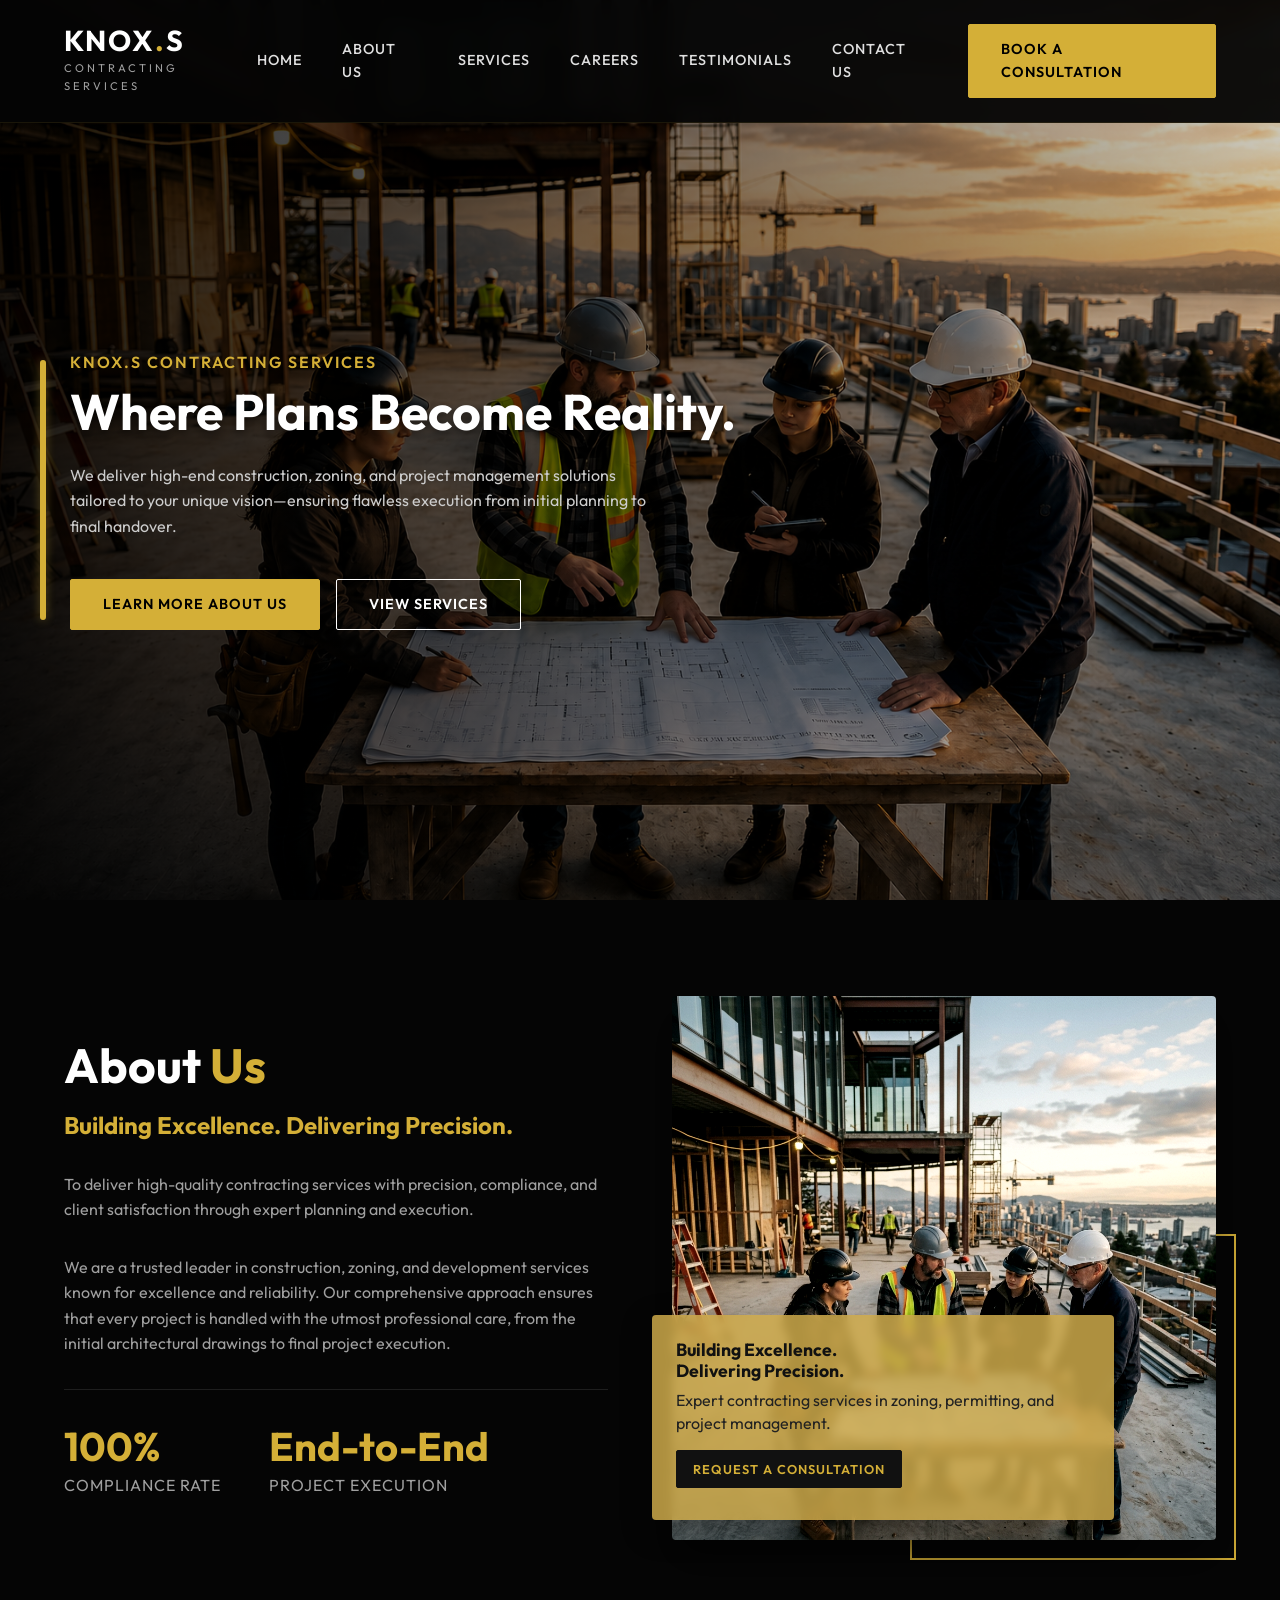
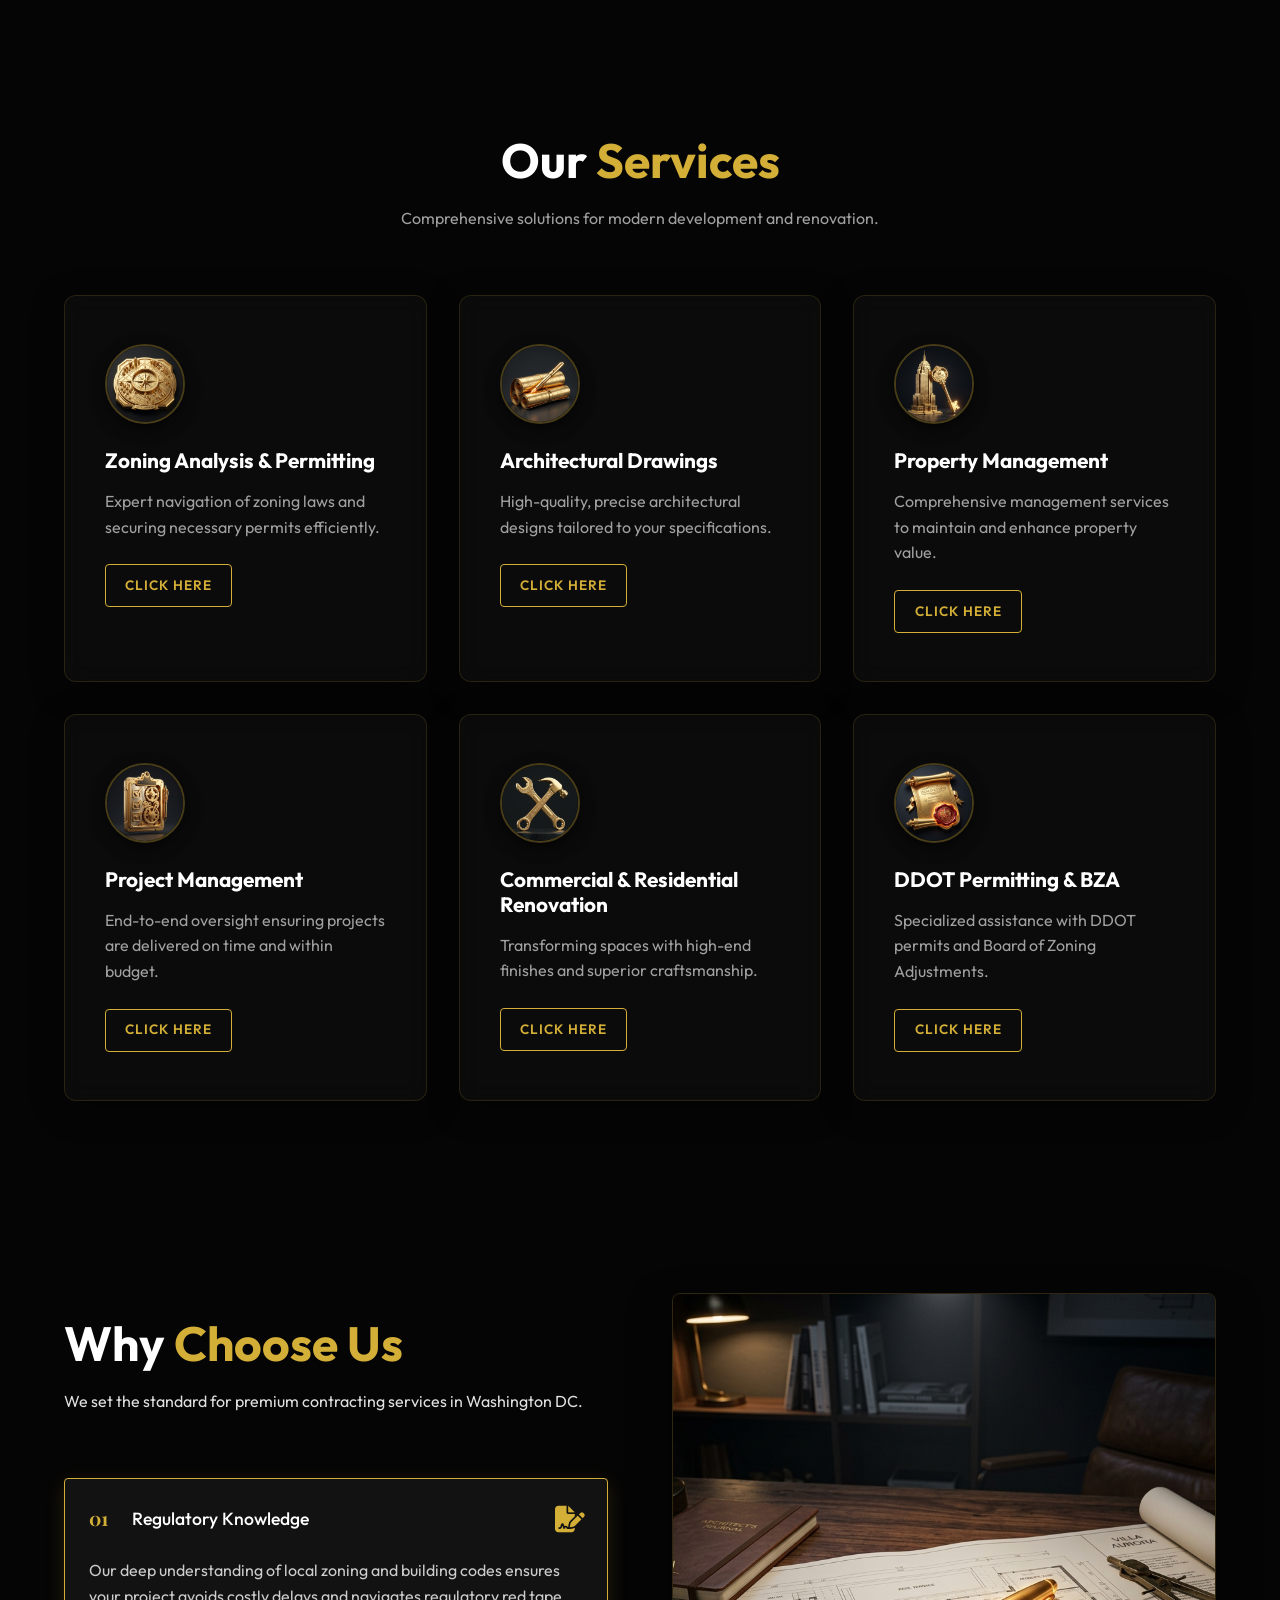
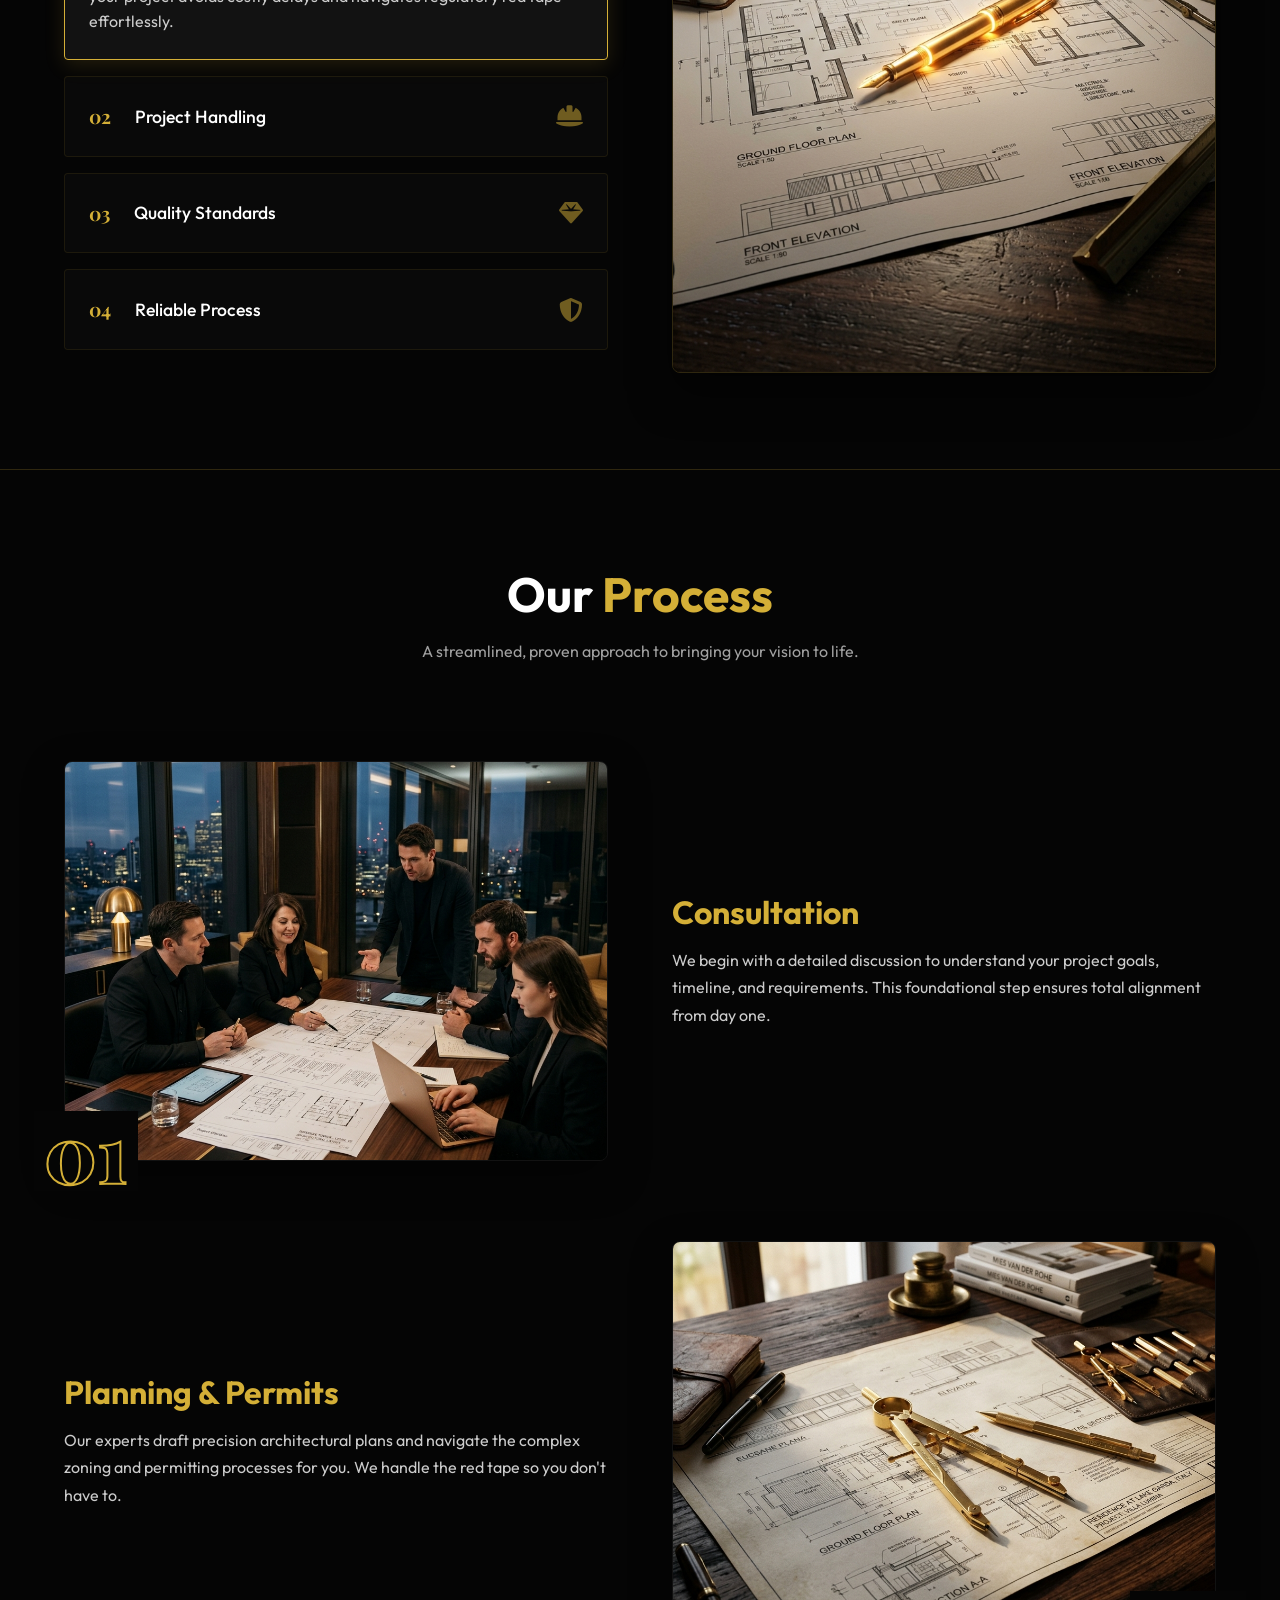
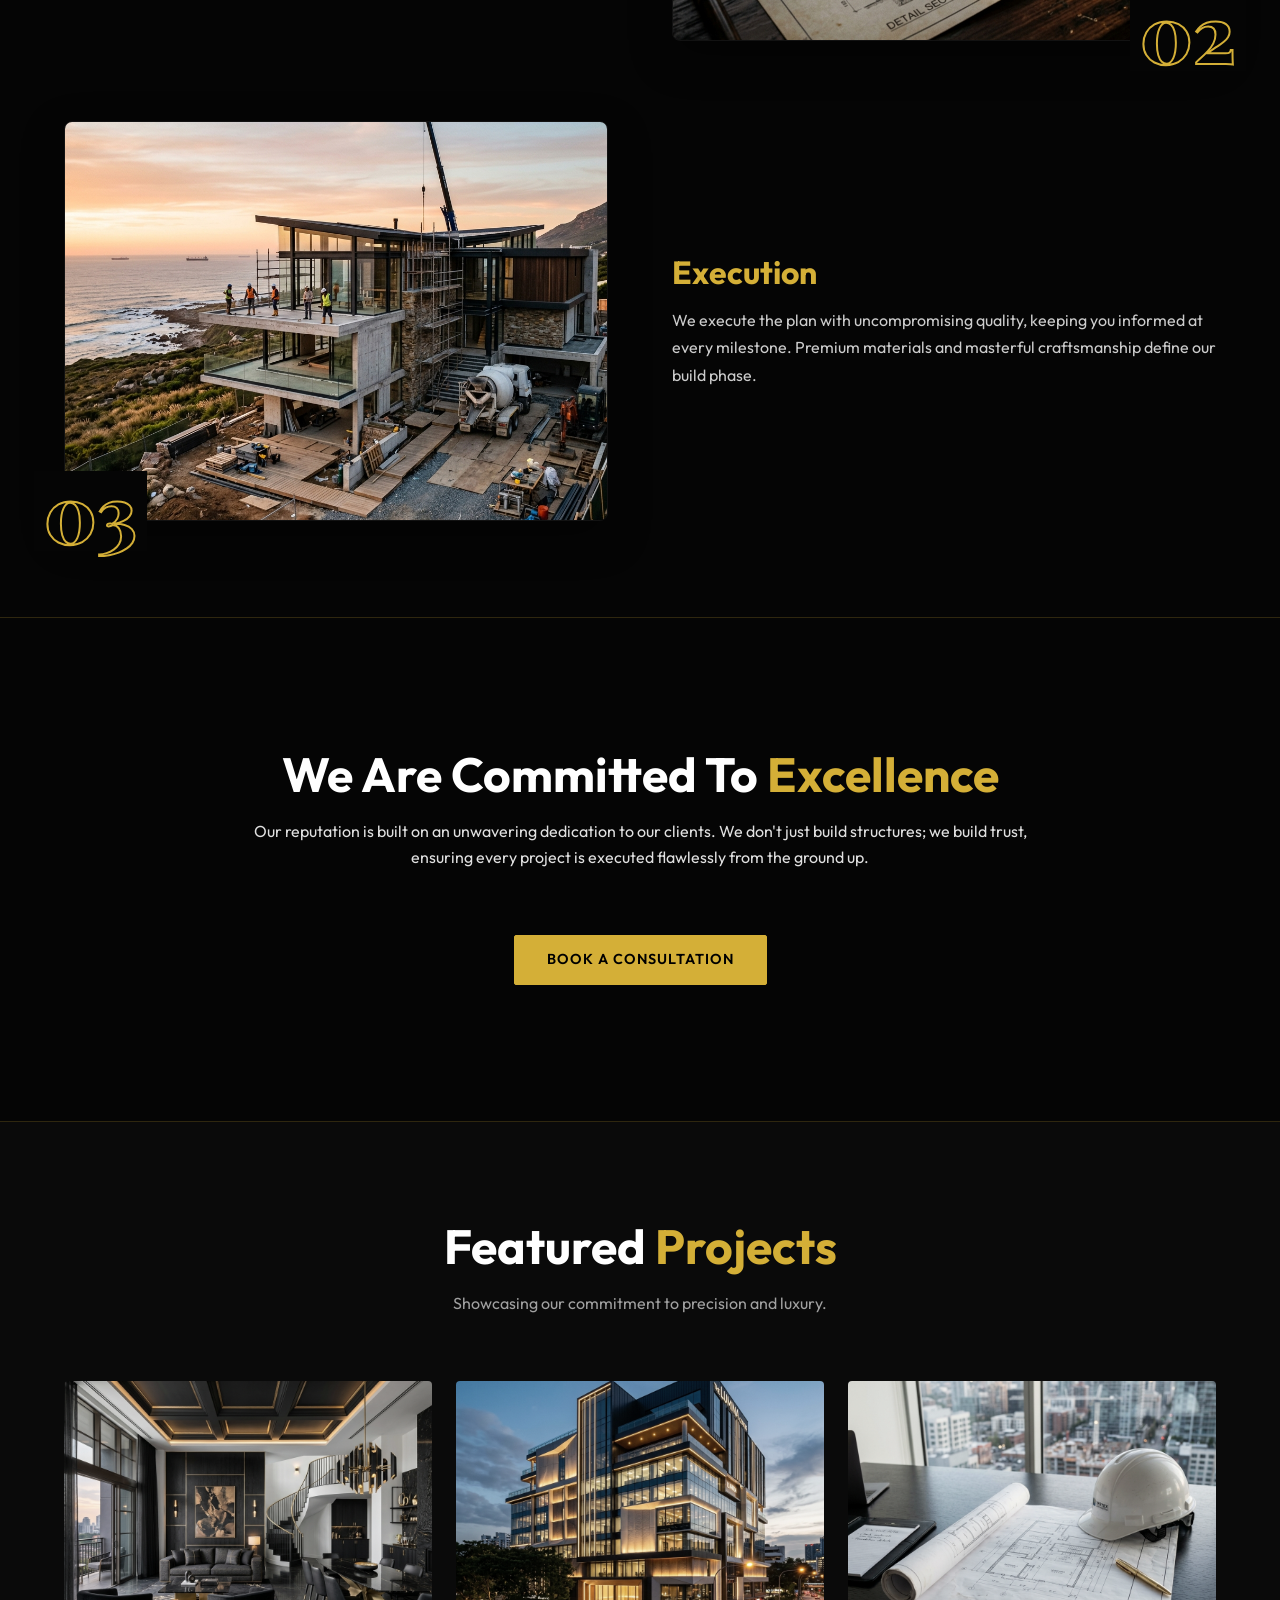
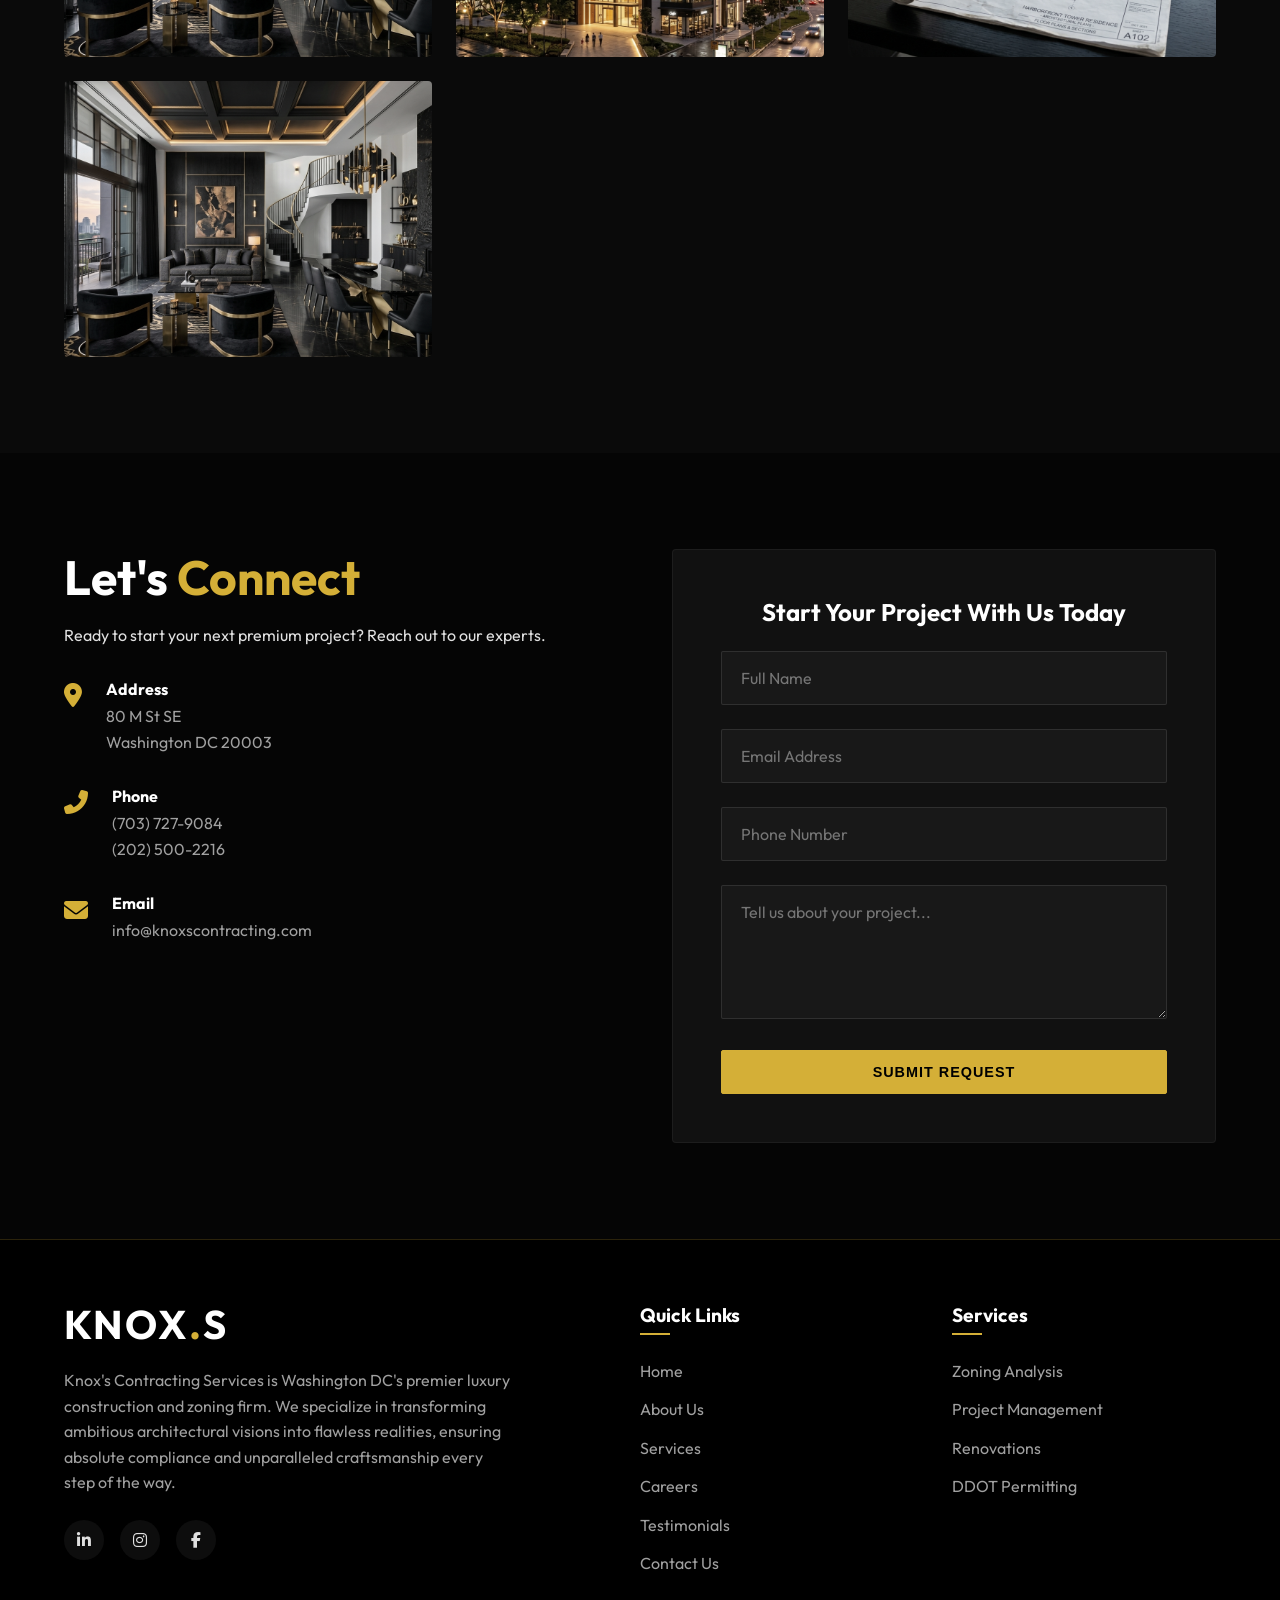
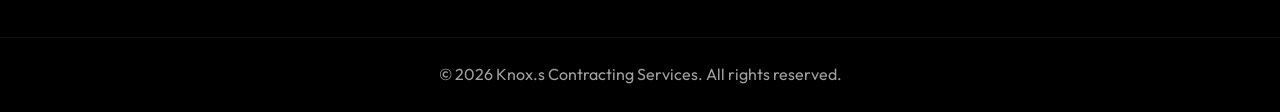
==== index.html @ 478a13b3 "Rename index1.html to index.html to fix 404 error" ====
<!DOCTYPE html>
<html lang="en">
<head>
    <meta charset="UTF-8">
    <meta name="viewport" content="width=device-width, initial-scale=1.0">
    <title>Knox.s Contracting Services | Precision & Excellence</title>
    <meta name="description" content="Knox.s Contracting Services - Experts in zoning, permitting, and project management. Building Excellence. Delivering Precision.">
    <!-- Google Fonts -->
    <link rel="preconnect" href="https://fonts.googleapis.com">
    <link rel="preconnect" href="https://fonts.gstatic.com" crossorigin>
    <link href="https://fonts.googleapis.com/css2?family=Outfit:wght@300;400;500;700&family=Playfair+Display:ital,wght@0,600;1,600&display=swap" rel="stylesheet">
    <!-- FontAwesome for Icons -->
    <link rel="stylesheet" href="https://cdnjs.cloudflare.com/ajax/libs/font-awesome/6.4.0/css/all.min.css">
    <link rel="stylesheet" href="styles1.css">
</head>
<body>

    <!-- Header Navigation -->
    <header class="navbar">
        <div class="container nav-container">
            <a href="#" class="logo">
                <span class="logo-text">KNOX<span class="gold">.</span>S</span>
                <span class="logo-subtext">Contracting Services</span>
            </a>
            <nav class="nav-links">
                <a href="#home">Home</a>
                <a href="#about">About Us</a>
                <a href="#services">Services</a>
                <a href="#careers">Careers</a>
                <a href="#testimonials">Testimonials</a>
                <a href="#contact">Contact Us</a>
                <a href="#contact" class="btn btn-primary">Book a Consultation</a>
            </nav>
            <button class="mobile-menu-btn"><i class="fas fa-bars"></i></button>
        </div>
    </header>

    <!-- Hero Section -->
    <section class="hero-section" id="home">
        <div class="hero-overlay"></div>
        <div class="container hero-content">
            <div class="hero-left-align animate-up">
                <div class="vertical-accent"></div>
                <div class="hero-text-content">
                    <p class="hero-overline">Knox.s Contracting Services</p>
                    <h1 class="hero-title delay-1">Where Plans Become Reality.</h1>
                    <p class="hero-description delay-2">We deliver high-end construction, zoning, and project management solutions tailored to your unique vision—ensuring flawless execution from initial planning to final handover.</p>
                    <div class="hero-buttons delay-3">
                        <a href="#about" class="btn btn-primary">Learn More About Us</a>
                        <a href="#services" class="btn btn-secondary">View Services</a>
                    </div>
                </div>
            </div>
        </div>
    </section>

    <!-- About Section -->
    <section class="about section-padding" id="about">
        <div class="container about-grid">
            <div class="about-content reveal">
                <h2 class="section-title">About <span class="gold-text">Us</span></h2>
                <h3 class="gold-text mb-2" style="font-size: 1.5rem;">Building Excellence. Delivering Precision.</h3>
                <p class="lead">To deliver high-quality contracting services with precision, compliance, and client satisfaction through expert planning and execution.</p>
                <p>We are a trusted leader in construction, zoning, and development services known for excellence and reliability. Our comprehensive approach ensures that every project is handled with the utmost professional care, from the initial architectural drawings to final project execution.</p>
                <div class="stats">
                    <div class="stat-item">
                        <h3 class="gold-text">100%</h3>
                        <p>Compliance Rate</p>
                    </div>
                    <div class="stat-item">
                        <h3 class="gold-text">End-to-End</h3>
                        <p>Project Execution</p>
                    </div>
                </div>
            </div>
            <div class="about-image reveal delay-1">
                <div class="image-wrapper">
                    <img src="images/about.png" alt="Contracting Professionals">
                    <div class="about-image-overlay">
                        <h4>Building Excellence.<br>Delivering Precision.</h4>
                        <p>Expert contracting services in zoning, permitting, and project management.</p>
                        <a href="#contact" class="btn btn-dark-gold btn-sm">Request a Consultation</a>
                    </div>
                    <div class="accent-box"></div>
                </div>
            </div>
        </div>
    </section>

    <!-- Services Section -->
    <section class="services section-padding bg-darker" id="services">
        <div class="container">
            <div class="section-header center reveal">
                <h2 class="section-title">Our <span class="gold-text">Services</span></h2>
                <p>Comprehensive solutions for modern development and renovation.</p>
            </div>
            <div class="services-grid">
                <div class="service-card reveal">
                    <div class="service-icon">
                        <img src="images/icon_zoning.png" alt="Zoning Icon">
                    </div>
                    <h3>Zoning Analysis & Permitting</h3>
                    <p>Expert navigation of zoning laws and securing necessary permits efficiently.</p>
                    <a href="#contact" class="service-btn">Click Here</a>
                </div>
                <div class="service-card reveal delay-1">
                    <div class="service-icon">
                        <img src="images/icon_architecture.png" alt="Architecture Icon">
                    </div>
                    <h3>Architectural Drawings</h3>
                    <p>High-quality, precise architectural designs tailored to your specifications.</p>
                    <a href="#contact" class="service-btn">Click Here</a>
                </div>
                <div class="service-card reveal delay-2">
                    <div class="service-icon">
                        <img src="images/icon_property.png" alt="Property Icon">
                    </div>
                    <h3>Property Management</h3>
                    <p>Comprehensive management services to maintain and enhance property value.</p>
                    <a href="#contact" class="service-btn">Click Here</a>
                </div>
                <div class="service-card reveal">
                    <div class="service-icon">
                        <img src="images/icon_project.png" alt="Project Icon">
                    </div>
                    <h3>Project Management</h3>
                    <p>End-to-end oversight ensuring projects are delivered on time and within budget.</p>
                    <a href="#contact" class="service-btn">Click Here</a>
                </div>
                <div class="service-card reveal delay-1">
                    <div class="service-icon">
                        <img src="images/icon_renovation.png" alt="Renovation Icon">
                    </div>
                    <h3>Commercial & Residential Renovation</h3>
                    <p>Transforming spaces with high-end finishes and superior craftsmanship.</p>
                    <a href="#contact" class="service-btn">Click Here</a>
                </div>
                <div class="service-card reveal delay-2">
                    <div class="service-icon">
                        <img src="images/icon_permit.png" alt="Permit Icon">
                    </div>
                    <h3>DDOT Permitting & BZA</h3>
                    <p>Specialized assistance with DDOT permits and Board of Zoning Adjustments.</p>
                    <a href="#contact" class="service-btn">Click Here</a>
                </div>
            </div>
        </div>
    </section>


    <!-- Why Choose Us Section -->
    <section class="why-us section-padding" id="why-us">
        <div class="container why-us-grid">
            <div class="tabs-container reveal">
                <h2 class="section-title">Why <span class="gold-text">Choose Us</span></h2>
                <p class="mb-2">We set the standard for premium contracting services in Washington DC.</p>
                
                <div class="tabs-list">
                    <div class="tab-item active" data-tab="1">
                        <div class="tab-header">
                            <span class="tab-number">01</span>
                            <h4>Regulatory Knowledge</h4>
                            <i class="fas fa-file-signature tab-icon"></i>
                        </div>
                        <div class="tab-content">
                            <p>Our deep understanding of local zoning and building codes ensures your project avoids costly delays and navigates regulatory red tape effortlessly.</p>
                        </div>
                    </div>
                    
                    <div class="tab-item" data-tab="2">
                        <div class="tab-header">
                            <span class="tab-number">02</span>
                            <h4>Project Handling</h4>
                            <i class="fas fa-hard-hat tab-icon"></i>
                        </div>
                        <div class="tab-content">
                            <p>From the initial conceptual blueprints to the final walkthrough, we manage every single phase of your project to guarantee seamless execution.</p>
                        </div>
                    </div>
                    
                    <div class="tab-item" data-tab="3">
                        <div class="tab-header">
                            <span class="tab-number">03</span>
                            <h4>Quality Standards</h4>
                            <i class="fas fa-gem tab-icon"></i>
                        </div>
                        <div class="tab-content">
                            <p>We source only premium materials and partner with elite craftsmen to deliver finishes that redefine luxury and structural excellence.</p>
                        </div>
                    </div>
                    
                    <div class="tab-item" data-tab="4">
                        <div class="tab-header">
                            <span class="tab-number">04</span>
                            <h4>Reliable Process</h4>
                            <i class="fas fa-shield-alt tab-icon"></i>
                        </div>
                        <div class="tab-content">
                            <p>Clear communication and reliable timelines are guaranteed every step of the way, giving you total peace of mind throughout the build.</p>
                        </div>
                    </div>
                </div>
            </div>

            <div class="tabs-image-showcase reveal delay-1">
                <img src="images/tab_img_1.png" alt="Regulatory Knowledge" class="tab-image active" id="tab-img-1">
                <img src="images/tab_img_2.png" alt="Project Handling" class="tab-image" id="tab-img-2">
                <img src="images/tab_img_3.png" alt="Quality Standards" class="tab-image" id="tab-img-3">
                <img src="images/tab_img_4.png" alt="Reliable Process" class="tab-image" id="tab-img-4">
            </div>
        </div>
    </section>

    <!-- Process Section -->
    <section class="process section-padding" id="process">
        <div class="container">
            <div class="section-header center reveal">
                <h2 class="section-title">Our <span class="gold-text">Process</span></h2>
                <p>A streamlined, proven approach to bringing your vision to life.</p>
            </div>
            <div class="process-timeline">
                
                <!-- Step 1 -->
                <div class="process-row reveal">
                    <div class="process-image">
                        <img src="images/process_1.png" alt="Consultation">
                        <div class="process-number">01</div>
                    </div>
                    <div class="process-text">
                        <h3>Consultation</h3>
                        <p>We begin with a detailed discussion to understand your project goals, timeline, and requirements. This foundational step ensures total alignment from day one.</p>
                    </div>
                </div>

                <!-- Step 2 -->
                <div class="process-row reverse reveal">
                    <div class="process-image">
                        <img src="images/process_2.png" alt="Planning">
                        <div class="process-number">02</div>
                    </div>
                    <div class="process-text">
                        <h3>Planning & Permits</h3>
                        <p>Our experts draft precision architectural plans and navigate the complex zoning and permitting processes for you. We handle the red tape so you don't have to.</p>
                    </div>
                </div>

                <!-- Step 3 -->
                <div class="process-row reveal">
                    <div class="process-image">
                        <img src="images/process_3.png" alt="Execution">
                        <div class="process-number">03</div>
                    </div>
                    <div class="process-text">
                        <h3>Execution</h3>
                        <p>We execute the plan with uncompromising quality, keeping you informed at every milestone. Premium materials and masterful craftsmanship define our build phase.</p>
                    </div>
                </div>



            </div>
        </div>
    </section>

    <!-- Commitment Banner Section -->
    <section class="commitment parallax-banner">
        <div class="parallax-overlay"></div>
        <div class="container commitment-content center reveal">
            <h2 class="section-title">We Are Committed To <span class="gold-text">Excellence</span></h2>
            <p class="commitment-subtext mx-auto">Our reputation is built on an unwavering dedication to our clients. We don't just build structures; we build trust, ensuring every project is executed flawlessly from the ground up.</p>
            
            <div style="margin-top: 2.5rem;">
                <a href="#contact" class="btn btn-primary">Book a Consultation</a>
            </div>

        </div>
    </section>

    <!-- Portfolio Section -->
    <section class="portfolio section-padding bg-darker" id="portfolio">
        <div class="container">
            <div class="section-header center reveal">
                <h2 class="section-title">Featured <span class="gold-text">Projects</span></h2>
                <p>Showcasing our commitment to precision and luxury.</p>
            </div>
            <div class="portfolio-grid">
                <div class="portfolio-item reveal">
                    <img src="images/portfolio_1.png" alt="Luxury Residential">
                    <div class="portfolio-overlay">
                        <div class="portfolio-text">
                            <h4>Luxury Residential</h4>
                            <p>Complete Renovation</p>
                        </div>
                    </div>
                </div>
                <div class="portfolio-item reveal delay-1">
                    <img src="images/portfolio_2.png" alt="Commercial Development">
                    <div class="portfolio-overlay">
                        <div class="portfolio-text">
                            <h4>Commercial Hub</h4>
                            <p>Project Management</p>
                        </div>
                    </div>
                </div>
                <div class="portfolio-item reveal delay-2">
                    <img src="images/portfolio_3.png" alt="Architecture Planning">
                    <div class="portfolio-overlay">
                        <div class="portfolio-text">
                            <h4>DC Office Complex</h4>
                            <p>Zoning & Permitting</p>
                        </div>
                    </div>
                </div>
                <div class="portfolio-item reveal">
                    <img src="images/portfolio_1.png" alt="Modern Interior">
                    <div class="portfolio-overlay">
                        <div class="portfolio-text">
                            <h4>Modern Interior</h4>
                            <p>Architectural Design</p>
                        </div>
                    </div>
                </div>
            </div>
        </div>
    </section>

    <!-- Contact Section -->
    <section class="contact section-padding" id="contact">
        <div class="container contact-grid">
            <div class="contact-info reveal">
                <h2 class="section-title">Let's <span class="gold-text">Connect</span></h2>
                <p class="mb-2">Ready to start your next premium project? Reach out to our experts.</p>
                
                <div class="info-item">
                    <i class="fas fa-map-marker-alt gold-text"></i>
                    <div>
                        <h4>Address</h4>
                        <p>80 M St SE<br>Washington DC 20003</p>
                    </div>
                </div>
                <div class="info-item">
                    <i class="fas fa-phone-alt gold-text"></i>
                    <div>
                        <h4>Phone</h4>
                        <p>(703) 727-9084<br>(202) 500-2216</p>
                    </div>
                </div>
                <div class="info-item">
                    <i class="fas fa-envelope gold-text"></i>
                    <div>
                        <h4>Email</h4>
                        <p>info@knoxscontracting.com</p>
                    </div>
                </div>
            </div>
            
            <div class="contact-form-container reveal delay-1">
                <form class="contact-form" id="contactForm">
                    <h3>Start Your Project With Us Today</h3>
                    <div class="form-group">
                        <input type="text" id="name" placeholder="Full Name" required>
                    </div>
                    <div class="form-group">
                        <input type="email" id="email" placeholder="Email Address" required>
                    </div>
                    <div class="form-group">
                        <input type="tel" id="phone" placeholder="Phone Number" required>
                    </div>
                    <div class="form-group">
                        <textarea id="message" rows="5" placeholder="Tell us about your project..." required></textarea>
                    </div>
                    <button type="submit" class="btn btn-primary btn-full">Submit Request</button>
                </form>
            </div>
        </div>
    </section>

    <!-- Footer -->
    <footer>
        <div class="container footer-grid">
            <div class="footer-brand">
                <div class="logo">
                    <span class="logo-text">KNOX<span class="gold">.</span>S</span>
                </div>
                <p>Knox's Contracting Services is Washington DC's premier luxury construction and zoning firm. We specialize in transforming ambitious architectural visions into flawless realities, ensuring absolute compliance and unparalleled craftsmanship every step of the way.</p>
                <div class="social-links">
                    <a href="#"><i class="fab fa-linkedin-in"></i></a>
                    <a href="#"><i class="fab fa-instagram"></i></a>
                    <a href="#"><i class="fab fa-facebook-f"></i></a>
                </div>
            </div>
            <div class="footer-links">
                <h4>Quick Links</h4>
                <ul>
                    <li><a href="#home">Home</a></li>
                    <li><a href="#about">About Us</a></li>
                    <li><a href="#services">Services</a></li>
                    <li><a href="#careers">Careers</a></li>
                    <li><a href="#testimonials">Testimonials</a></li>
                    <li><a href="#contact">Contact Us</a></li>
                </ul>

            </div>
            <div class="footer-links">
                <h4>Services</h4>
                <ul>
                    <li><a href="#services">Zoning Analysis</a></li>
                    <li><a href="#services">Project Management</a></li>
                    <li><a href="#services">Renovations</a></li>
                    <li><a href="#services">DDOT Permitting</a></li>
                </ul>
            </div>
        </div>
        <div class="footer-bottom">
            <div class="container">
                <p>&copy; 2026 Knox.s Contracting Services. All rights reserved.</p>
            </div>
        </div>
    </footer>

    <script src="script1.js"></script>
</body>
</html>
---- styles1.css ----
/* ==========================================================================
   CSS Variables & Global Styles
   ========================================================================== */
:root {
    /* Colors */
    --clr-bg: #050505;
    --clr-bg-alt: #0a0a0a;
    --clr-surface: #111111;
    --clr-surface-hover: #1a1a1a;
    
    --clr-gold: #D4AF37;
    --clr-gold-light: #F3E5AB;
    --clr-gold-dark: #AA8B2C;
    
    --clr-text: #E0E0E0;
    --clr-text-muted: #A0A0A0;
    
    /* Typography */
    --font-primary: 'Outfit', sans-serif;
    --font-heading: 'Playfair Display', serif;
    
    /* Transitions */
    --transition-fast: 0.2s ease;
    --transition-normal: 0.3s cubic-bezier(0.25, 0.46, 0.45, 0.94);
    --transition-slow: 0.6s cubic-bezier(0.25, 0.46, 0.45, 0.94);
    
    /* Spacing */
    --section-padding: 6rem 0;
}

html {
    scroll-behavior: smooth;
    box-sizing: border-box;
}

*, *::before, *::after {
    box-sizing: inherit;
    margin: 0;
    padding: 0;
}

body {
    font-family: var(--font-primary);
    background-color: var(--clr-bg);
    color: var(--clr-text);
    line-height: 1.6;
    overflow-x: hidden;
}

p {
    font-size: 16px !important;
}

h1, h2, h3, h4, h5, h6 {
    font-family: var(--font-primary);
    font-weight: 700;
    line-height: 1.2;
    margin-bottom: 1rem;
    color: #ffffff;
}

h1 { font-size: clamp(2.5rem, 5vw, 4.5rem); }
h2 { font-size: clamp(2rem, 4vw, 3rem); }
h3 { font-size: 1.5rem; }

a {
    text-decoration: none;
    color: var(--clr-text);
    transition: var(--transition-normal);
}

ul {
    list-style: none;
}

img {
    max-width: 100%;
    display: block;
    height: auto;
}

.container {
    width: 90%;
    max-width: 1200px;
    margin: 0 auto;
}

.section-padding {
    padding: var(--section-padding);
}

.bg-darker {
    background-color: var(--clr-bg-alt);
}

.gold-text {
    color: var(--clr-gold);
}

.center {
    text-align: center;
}

.mb-2 {
    margin-bottom: 2rem;
}

.lead {
    font-size: 1.15rem;
    color: var(--clr-gold-light);
    margin-bottom: 1.5rem;
}

/* ==========================================================================
   Buttons
   ========================================================================== */
.btn {
    display: inline-block;
    padding: 0.8rem 2rem;
    font-weight: 600;
    text-transform: uppercase;
    letter-spacing: 1px;
    font-size: 0.9rem;
    border-radius: 2px;
    cursor: pointer;
    transition: var(--transition-normal);
    position: relative;
    overflow: hidden;
    z-index: 1;
}

.btn-primary {
    background-color: var(--clr-gold);
    color: #000;
    border: 1px solid var(--clr-gold);
}

.btn-primary:hover {
    background-color: transparent;
    color: var(--clr-gold);
}

.btn-secondary {
    background-color: transparent;
    color: #fff;
    border: 1px solid #fff;
}

.btn-secondary:hover {
    background-color: #fff;
    color: #000;
}

.btn-outline {
    background-color: transparent;
    color: var(--clr-gold);
    border: 1px solid var(--clr-gold);
}

.btn-outline:hover {
    background-color: var(--clr-gold);
    color: #000;
}

.btn-full {
    width: 100%;
    text-align: center;
}

/* ==========================================================================
   Navigation
   ========================================================================== */
.navbar {
    position: fixed;
    top: 0;
    width: 100%;
    background-color: rgba(5, 5, 5, 0.95);
    backdrop-filter: blur(10px);
    z-index: 1000;
    padding: 1.5rem 0;
    transition: var(--transition-normal);
    border-bottom: 1px solid rgba(212, 175, 55, 0.1);
}

.navbar.scrolled {
    padding: 1rem 0;
    background-color: rgba(5, 5, 5, 0.98);
    box-shadow: 0 4px 20px rgba(0, 0, 0, 0.5);
}

.nav-container {
    display: flex;
    justify-content: space-between;
    align-items: center;
}

.logo {
    display: flex;
    flex-direction: column;
}

.logo-text {
    font-size: 1.8rem;
    font-weight: 700;
    letter-spacing: 2px;
    color: #fff;
    line-height: 1;
}

.gold {
    color: var(--clr-gold);
}

.logo-subtext {
    font-size: 0.7rem;
    text-transform: uppercase;
    letter-spacing: 3px;
    color: var(--clr-text-muted);
    margin-top: 5px;
}

.nav-links {
    display: flex;
    align-items: center;
    gap: 2.5rem;
}

.nav-links a:not(.btn) {
    font-size: 0.9rem;
    font-weight: 500;
    text-transform: uppercase;
    letter-spacing: 1px;
    position: relative;
}

.nav-links a:not(.btn)::after {
    content: '';
    position: absolute;
    bottom: -5px;
    left: 0;
    width: 0;
    height: 1px;
    background-color: var(--clr-gold);
    transition: var(--transition-normal);
}

.nav-links a:not(.btn):hover {
    color: var(--clr-gold);
}

.nav-links a:not(.btn):hover::after {
    width: 100%;
}

.mobile-menu-btn {
    display: none;
    background: none;
    border: none;
    color: #fff;
    font-size: 1.5rem;
    cursor: pointer;
}

/* ==========================================================================
   Hero Section
   ========================================================================== */
.hero-section {
    height: 100vh;
    min-height: 600px;
    display: flex;
    align-items: center;
    position: relative;
    background-image: url('images/hero1.png');
    background-size: cover;
    background-position: center;
    background-attachment: scroll;
}

.hero-overlay {
    position: absolute;
    top: 0;
    left: 0;
    width: 100%;
    height: 100%;
    background: linear-gradient(to right, rgba(0,0,0,0.9) 0%, rgba(0,0,0,0.6) 40%, rgba(0,0,0,0.2) 100%);
}

.hero-content {
    position: relative;
    z-index: 2;
    width: 100%;
    padding-top: 80px;
}

.hero-left-align {
    display: flex;
    align-items: stretch;
    gap: 1.5rem;
}

.vertical-accent {
    width: 6px;
    background-color: var(--clr-gold);
    border-radius: 3px;
    margin-top: 10px;
    margin-bottom: 10px;
    box-shadow: 0 0 10px rgba(212, 175, 55, 0.4);
}

.hero-title {
    margin-bottom: 1.5rem;
    text-shadow: 0 4px 10px rgba(0,0,0,0.5);
    font-size: 50px;
    line-height: 1.1;
    text-align: left;
    color: #ffffff;
}

.hero-overline {
    font-size: 20px;
    margin-bottom: 0.5rem;
    color: var(--clr-gold);
    text-transform: uppercase;
    letter-spacing: 2px;
    font-weight: 600;
    text-align: left;
}

.hero-description {
    font-size: 1.15rem;
    line-height: 1.6;
    margin-bottom: 2.5rem;
    color: #cccccc;
    max-width: 600px;
    text-align: left;
}

.hero-buttons {
    display: flex;
    justify-content: flex-start;
    gap: 1rem;
}

.btn-dark-gold {
    background-color: #111;
    color: var(--clr-gold);
    border: 1px solid #111;
}

.btn-dark-gold:hover {
    background-color: transparent;
    color: #111;
    border: 1px solid #111;
}

/* ==========================================================================
   About Section
   ========================================================================== */
.about-grid {
    display: grid;
    grid-template-columns: 1fr 1fr;
    gap: 4rem;
    align-items: center;
}

.about-content p {
    color: var(--clr-text-muted);
    margin-bottom: 2rem;
}

.stats {
    display: flex;
    gap: 3rem;
    margin-top: 2rem;
    padding-top: 2rem;
    border-top: 1px solid rgba(255,255,255,0.1);
}

.stat-item h3 {
    font-size: 2.5rem;
    margin-bottom: 0.2rem;
}

.stat-item p {
    font-size: 0.9rem;
    text-transform: uppercase;
    letter-spacing: 1px;
    margin-bottom: 0;
}

.about-image {
    position: relative;
}

.image-wrapper {
    position: relative;
    z-index: 2;
}

.about-image-overlay {
    position: absolute;
    bottom: 20px;
    left: -20px;
    background-color: rgba(205, 170, 75, 0.85);
    backdrop-filter: blur(5px);
    padding: 1.5rem;
    border-radius: 4px;
    max-width: 85%;
    box-shadow: 0 10px 30px rgba(0,0,0,0.4);
    z-index: 10;
}

.about-image-overlay h4 {
    color: #111;
    font-size: 1.1rem;
    margin-bottom: 0.5rem;
    font-weight: 700;
}

.about-image-overlay p {
    color: #222;
    font-size: 0.9rem;
    margin-bottom: 1rem;
    line-height: 1.4;
}

.btn-sm {
    padding: 0.5rem 1rem;
    font-size: 0.8rem;
}

.image-wrapper img {
    border-radius: 4px;
    box-shadow: 0 20px 40px rgba(0,0,0,0.5);
    filter: grayscale(20%) contrast(1.1);
}

.accent-box {
    position: absolute;
    bottom: -20px;
    right: -20px;
    width: 60%;
    height: 60%;
    border: 2px solid var(--clr-gold);
    z-index: -1;
}

/* ==========================================================================
   Services Section
   ========================================================================== */
.services {
    position: relative;
    background-image: url('images/hero_bg_alt2.png');
    background-size: cover;
    background-position: center;
    background-attachment: fixed;
    z-index: 1;
}

.services::before {
    content: '';
    position: absolute;
    top: 0;
    left: 0;
    width: 100%;
    height: 100%;
    background: rgba(5, 5, 5, 0.85);
    z-index: -1;
}

.section-header {
    max-width: 600px;
    margin: 0 auto 4rem;
}

.section-header p {
    color: var(--clr-text-muted);
}

.services-grid {
    display: grid;
    grid-template-columns: repeat(auto-fit, minmax(300px, 1fr));
    gap: 2rem;
}

.service-card {
    background: rgba(20, 20, 20, 0.4);
    backdrop-filter: blur(12px);
    -webkit-backdrop-filter: blur(12px);
    padding: 3rem 2.5rem;
    border-radius: 12px;
    border: 1px solid rgba(212, 175, 55, 0.15);
    transition: all 0.4s cubic-bezier(0.175, 0.885, 0.32, 1.275);
    position: relative;
    box-shadow: 0 8px 32px 0 rgba(0, 0, 0, 0.37);
}

.service-card:hover {
    transform: translateY(-12px);
    background: rgba(30, 30, 30, 0.6);
    border-color: rgba(212, 175, 55, 0.6);
    box-shadow: 0 15px 35px rgba(0, 0, 0, 0.5), 0 0 20px rgba(212, 175, 55, 0.2);
}

.service-card::before {
    content: '';
    position: absolute;
    top: 0;
    left: 0;
    width: 100%;
    height: 100%;
    background: linear-gradient(135deg, rgba(212, 175, 55, 0.1) 0%, rgba(212, 175, 55, 0) 100%);
    opacity: 0;
    transition: opacity 0.4s ease;
    pointer-events: none;
}

.service-card:hover::before {
    opacity: 1;
}

.service-btn {
    display: inline-block;
    margin-top: 1.5rem;
    padding: 0.6rem 1.2rem;
    font-size: 0.85rem;
    font-weight: 600;
    text-transform: uppercase;
    letter-spacing: 1px;
    color: var(--clr-gold);
    border: 1px solid var(--clr-gold);
    border-radius: 4px;
    background: transparent;
    transition: all 0.3s ease;
}

.service-btn:hover {
    background: var(--clr-gold);
    color: #111;
    box-shadow: 0 4px 15px rgba(212, 175, 55, 0.4);
}

.service-icon {
    margin-bottom: 1.5rem;
    transition: all 0.3s ease;
}

.service-icon img {
    width: 80px;
    height: 80px;
    border-radius: 50%;
    object-fit: cover;
    border: 2px solid rgba(212, 175, 55, 0.3);
    box-shadow: 0 5px 15px rgba(0,0,0,0.6);
    transition: all 0.4s ease;
}

.service-card:hover .service-icon {
    filter: drop-shadow(0 0 10px rgba(212, 175, 55, 0.6));
    transform: scale(1.05);
}

.service-card h3 {
    margin-bottom: 1rem;
    font-size: 1.3rem;
}

.service-card p {
    color: var(--clr-text-muted);
    font-size: 0.95rem;
}

/* ==========================================================================
   Process Section
   ========================================================================== */
.process {
    background-color: #050505;
    border-top: 1px solid rgba(212, 175, 55, 0.2);
}

.process-timeline {
    display: flex;
    flex-direction: column;
    gap: 5rem;
    padding-top: 2rem;
}

.process-row {
    display: flex;
    align-items: center;
    gap: 4rem;
}

.process-row.reverse {
    flex-direction: row-reverse;
}

.process-image {
    flex: 1;
    position: relative;
}

.process-image img {
    width: 100%;
    height: 400px;
    object-fit: cover;
    border-radius: 8px;
    box-shadow: 0 15px 40px rgba(0,0,0,0.4);
    border: 1px solid rgba(255,255,255,0.05);
}

.process-number {
    position: absolute;
    bottom: -30px;
    left: -30px;
    font-size: 5rem;
    font-weight: 800;
    color: transparent;
    -webkit-text-stroke: 2px var(--clr-gold);
    line-height: 1;
    font-family: var(--font-heading);
    background: #050505;
    padding: 0 10px;
    z-index: 2;
}

.process-row.reverse .process-number {
    left: auto;
    right: -30px;
}

.process-text {
    flex: 1;
}

.process-text h3 {
    font-size: 2rem;
    margin-bottom: 1rem;
    color: var(--clr-gold);
}

.process-text p {
    font-size: 1.1rem;
    color: #cccccc;
    line-height: 1.7;
}

/* ==========================================================================
   Why Choose Us
   ========================================================================== */
.why-us-grid {
    display: grid;
    grid-template-columns: 1fr 1fr;
    gap: 4rem;
    align-items: center;
}

.why-us-icons-grid {
    display: grid;
    grid-template-columns: 1fr 1fr;
    gap: 1.5rem;
}

/* ==========================================================================
   Why Choose Us - Interactive Tabs
   ========================================================================== */
.tabs-container {
    display: flex;
    flex-direction: column;
}

.tabs-list {
    margin-top: 2rem;
    display: flex;
    flex-direction: column;
    gap: 1rem;
}

.tab-item {
    background: rgba(15, 15, 15, 0.4);
    border: 1px solid rgba(212, 175, 55, 0.1);
    border-radius: 4px;
    overflow: hidden;
    transition: all 0.4s ease;
}

.tab-item:hover:not(.active) {
    background: rgba(25, 25, 25, 0.6);
    border-color: rgba(212, 175, 55, 0.3);
}

.tab-item.active {
    background: rgba(20, 20, 20, 0.9);
    border-color: var(--clr-gold);
    box-shadow: 0 5px 20px rgba(212, 175, 55, 0.15);
}

.tab-header {
    display: flex;
    align-items: center;
    padding: 1.5rem;
    cursor: pointer;
    background: transparent;
    transition: all 0.3s ease;
}

.tab-header h4 {
    flex: 1;
    font-size: 1.1rem;
    margin: 0;
    color: #fff;
    font-weight: 500;
}

.tab-number {
    font-family: var(--font-heading);
    font-size: 1.2rem;
    color: var(--clr-gold);
    margin-right: 1.5rem;
    font-weight: 700;
}

.tab-icon {
    font-size: 1.5rem;
    color: var(--clr-gold);
    transition: transform 0.4s ease;
    opacity: 0.5;
}

.tab-item.active .tab-icon {
    opacity: 1;
    transform: scale(1.1);
}

.tab-content {
    max-height: 0;
    padding: 0 1.5rem;
    opacity: 0;
    transition: all 0.4s cubic-bezier(0, 1, 0, 1);
}

.tab-item.active .tab-content {
    max-height: 200px;
    padding-bottom: 1.5rem;
    opacity: 1;
    transition: all 0.5s ease-in-out;
}

.tab-content p {
    color: #ccc;
    font-size: 0.95rem;
    line-height: 1.6;
    margin-bottom: 0;
}

.tabs-image-showcase {
    position: relative;
    border-radius: 8px;
    overflow: hidden;
    aspect-ratio: 4/5;
    box-shadow: 0 20px 40px rgba(0,0,0,0.5);
    border: 1px solid rgba(212, 175, 55, 0.2);
}

.tab-image {
    position: absolute;
    top: 0;
    left: 0;
    width: 100%;
    height: 100%;
    object-fit: cover;
    opacity: 0;
    transition: opacity 0.8s ease;
}

.tab-image.active {
    opacity: 1;
    z-index: 2;
}
/* ==========================================================================
   Commitment Banner
   ========================================================================== */
.commitment {
    position: relative;
    padding: 8rem 0;
    background-image: url('images/commitment_bg.png');
    background-size: cover;
    background-position: center;
    background-attachment: fixed;
    border-top: 1px solid rgba(212, 175, 55, 0.2);
    border-bottom: 1px solid rgba(212, 175, 55, 0.2);
}

.parallax-overlay {
    position: absolute;
    top: 0;
    left: 0;
    width: 100%;
    height: 100%;
    background: rgba(5, 5, 5, 0.85);
    z-index: 1;
}

.commitment-content {
    position: relative;
    z-index: 2;
}

.commitment-subtext {
    font-size: 1.15rem;
    color: #e0e0e0;
    max-width: 800px;
    margin: 0 auto 4rem;
    line-height: 1.6;
}

.commitment-grid {
    display: grid;
    grid-template-columns: repeat(auto-fit, minmax(280px, 1fr));
    gap: 2rem;
}

.commitment-item {
    background: rgba(15, 15, 15, 0.5);
    border: 1px solid rgba(212, 175, 55, 0.1);
    border-radius: 8px;
    padding: 3rem 2rem;
    backdrop-filter: blur(10px);
    transition: all 0.4s ease;
}

.commitment-item:hover {
    transform: translateY(-10px);
    border-color: rgba(212, 175, 55, 0.5);
    box-shadow: 0 15px 40px rgba(0,0,0,0.5);
}

.commitment-icon {
    font-size: 2.5rem;
    color: var(--clr-gold);
    margin-bottom: 1.5rem;
}

.commitment-item h3 {
    font-size: 1.4rem;
    margin-bottom: 1rem;
    color: #fff;
}

.commitment-item p {
    color: #bbb;
    font-size: 0.95rem;
    line-height: 1.5;
}

/* ==========================================================================
   Portfolio Section
   ========================================================================== */
.portfolio-grid {
    display: grid;
    grid-template-columns: repeat(auto-fit, minmax(280px, 1fr));
    gap: 1.5rem;
}

.portfolio-item {
    position: relative;
    border-radius: 4px;
    overflow: hidden;
    cursor: pointer;
    aspect-ratio: 4/3;
}

.portfolio-item img {
    width: 100%;
    height: 100%;
    object-fit: cover;
    transition: transform 0.6s ease;
    filter: grayscale(30%);
}

.portfolio-overlay {
    position: absolute;
    top: 0;
    left: 0;
    width: 100%;
    height: 100%;
    background: linear-gradient(to top, rgba(0,0,0,0.9) 0%, rgba(0,0,0,0.2) 100%);
    display: flex;
    flex-direction: column;
    justify-content: flex-end;
    padding: 2rem;
    opacity: 0;
    transition: var(--transition-normal);
}

.portfolio-text {
    transform: translateY(20px);
    transition: var(--transition-normal);
}

.portfolio-text h4 {
    color: #fff;
    margin-bottom: 0.3rem;
    font-size: 1.2rem;
}

.portfolio-text p {
    color: var(--clr-gold);
    font-size: 0.9rem;
    text-transform: uppercase;
    letter-spacing: 1px;
}

.portfolio-item:hover img {
    transform: scale(1.05);
    filter: grayscale(0%);
}

.portfolio-item:hover .portfolio-overlay {
    opacity: 1;
}

.portfolio-item:hover .portfolio-text {
    transform: translateY(0);
}

/* ==========================================================================
   Contact Section
   ========================================================================== */
.contact-grid {
    display: grid;
    grid-template-columns: 1fr 1fr;
    gap: 4rem;
}

.info-item {
    display: flex;
    gap: 1.5rem;
    margin-bottom: 2rem;
}

.info-item i {
    font-size: 1.5rem;
    margin-top: 0.2rem;
}

.info-item h4 {
    margin-bottom: 0.3rem;
}

.info-item p {
    color: var(--clr-text-muted);
}

.contact-form-container {
    background-color: var(--clr-surface);
    padding: 3rem;
    border-radius: 4px;
    border: 1px solid rgba(255,255,255,0.05);
}

.contact-form h3 {
    margin-bottom: 1.5rem;
    text-align: center;
}

.form-group {
    margin-bottom: 1.5rem;
}

input, textarea {
    width: 100%;
    padding: 1rem 1.2rem;
    background-color: rgba(255,255,255,0.03);
    border: 1px solid rgba(255,255,255,0.1);
    border-radius: 2px;
    color: #fff;
    font-family: var(--font-primary);
    font-size: 1rem;
    transition: var(--transition-normal);
}

input:focus, textarea:focus {
    outline: none;
    border-color: var(--clr-gold);
    background-color: rgba(255,255,255,0.05);
}

textarea {
    resize: vertical;
}

/* ==========================================================================
   Footer
   ========================================================================== */
footer {
    background-color: #000;
    padding-top: 4rem;
    border-top: 1px solid rgba(212, 175, 55, 0.2);
}

.footer-grid {
    display: grid;
    grid-template-columns: 2fr 1fr 1fr;
    gap: 3rem;
    margin-bottom: 3rem;
}

.footer-brand .logo-text {
    font-size: 2.5rem;
}

.footer-brand p {
    color: var(--clr-text-muted);
    margin: 1.5rem 0;
    max-width: 450px;
    line-height: 1.6;
}

.social-links {
    display: flex;
    gap: 1rem;
    margin-top: 1.5rem;
}

.social-links a {
    display: flex;
    justify-content: center;
    align-items: center;
    width: 40px;
    height: 40px;
    background-color: rgba(255,255,255,0.05);
    border-radius: 50%;
    transition: var(--transition-normal);
}

.social-links a:hover {
    background-color: var(--clr-gold);
    color: #000;
}

.footer-links h4 {
    font-size: 1.2rem;
    margin-bottom: 1.5rem;
    position: relative;
    padding-bottom: 0.5rem;
}

.footer-links h4::after {
    content: '';
    position: absolute;
    bottom: 0;
    left: 0;
    width: 30px;
    height: 2px;
    background-color: var(--clr-gold);
}

.footer-links li {
    margin-bottom: 0.8rem;
}

.footer-links a {
    color: var(--clr-text-muted);
}

.footer-links a:hover {
    color: var(--clr-gold);
}

.footer-bottom {
    padding: 1.5rem 0;
    border-top: 1px solid rgba(255,255,255,0.05);
    text-align: center;
    color: var(--clr-text-muted);
    font-size: 0.9rem;
}

/* ==========================================================================
   Animations
   ========================================================================== */
.animate-up {
    opacity: 0;
    transform: translateY(30px);
    animation: fadeInUp 0.8s forwards;
}

.delay-1 { animation-delay: 0.2s; }
.delay-2 { animation-delay: 0.4s; }
.delay-3 { animation-delay: 0.6s; }
.delay-4 { animation-delay: 0.8s; }

@keyframes fadeInUp {
    to {
        opacity: 1;
        transform: translateY(0);
    }
}

.reveal {
    opacity: 0;
    transform: translateY(30px);
    transition: all 0.8s ease;
}

.reveal.active {
    opacity: 1;
    transform: translateY(0);
}

/* ==========================================================================
   Responsive
   ========================================================================== */
@media (max-width: 992px) {
    .about-grid, .why-us-grid, .contact-grid {
        grid-template-columns: 1fr;
        gap: 3rem;
    }
    
    .tabs-image-showcase {
        order: -1;
        margin-bottom: 1rem;
    }
    
    .footer-grid {
        grid-template-columns: 1fr 1fr;
    }
    
    h1 { font-size: 3rem; }

    .process-row, .process-row.reverse {
        flex-direction: column;
        gap: 3rem;
    }
    
    .process-number {
        bottom: -20px;
        left: 20px;
        font-size: 4rem;
    }
    
    .process-row.reverse .process-number {
        right: 20px;
        left: auto;
    }
}

@media (max-width: 768px) {
    .nav-links {
        position: fixed;
        top: 0;
        right: -100%;
        width: 70%;
        height: 100vh;
        background-color: #050505;
        flex-direction: column;
        justify-content: center;
        gap: 1.5rem;
        transition: 0.4s;
        box-shadow: -5px 0 20px rgba(0,0,0,0.5);
    }
    
    .nav-links.active {
        right: 0;
    }
    
    .mobile-menu-btn {
        display: block;
        z-index: 1001;
    }
    
    .footer-grid {
        grid-template-columns: 1fr;
    }
    
    .hero-buttons {
        flex-direction: column;
    }
    
    .hero-section h1 {
        font-size: 2.2rem;
    }
    
    .stats {
        flex-direction: column;
        gap: 1.5rem;
    }
}
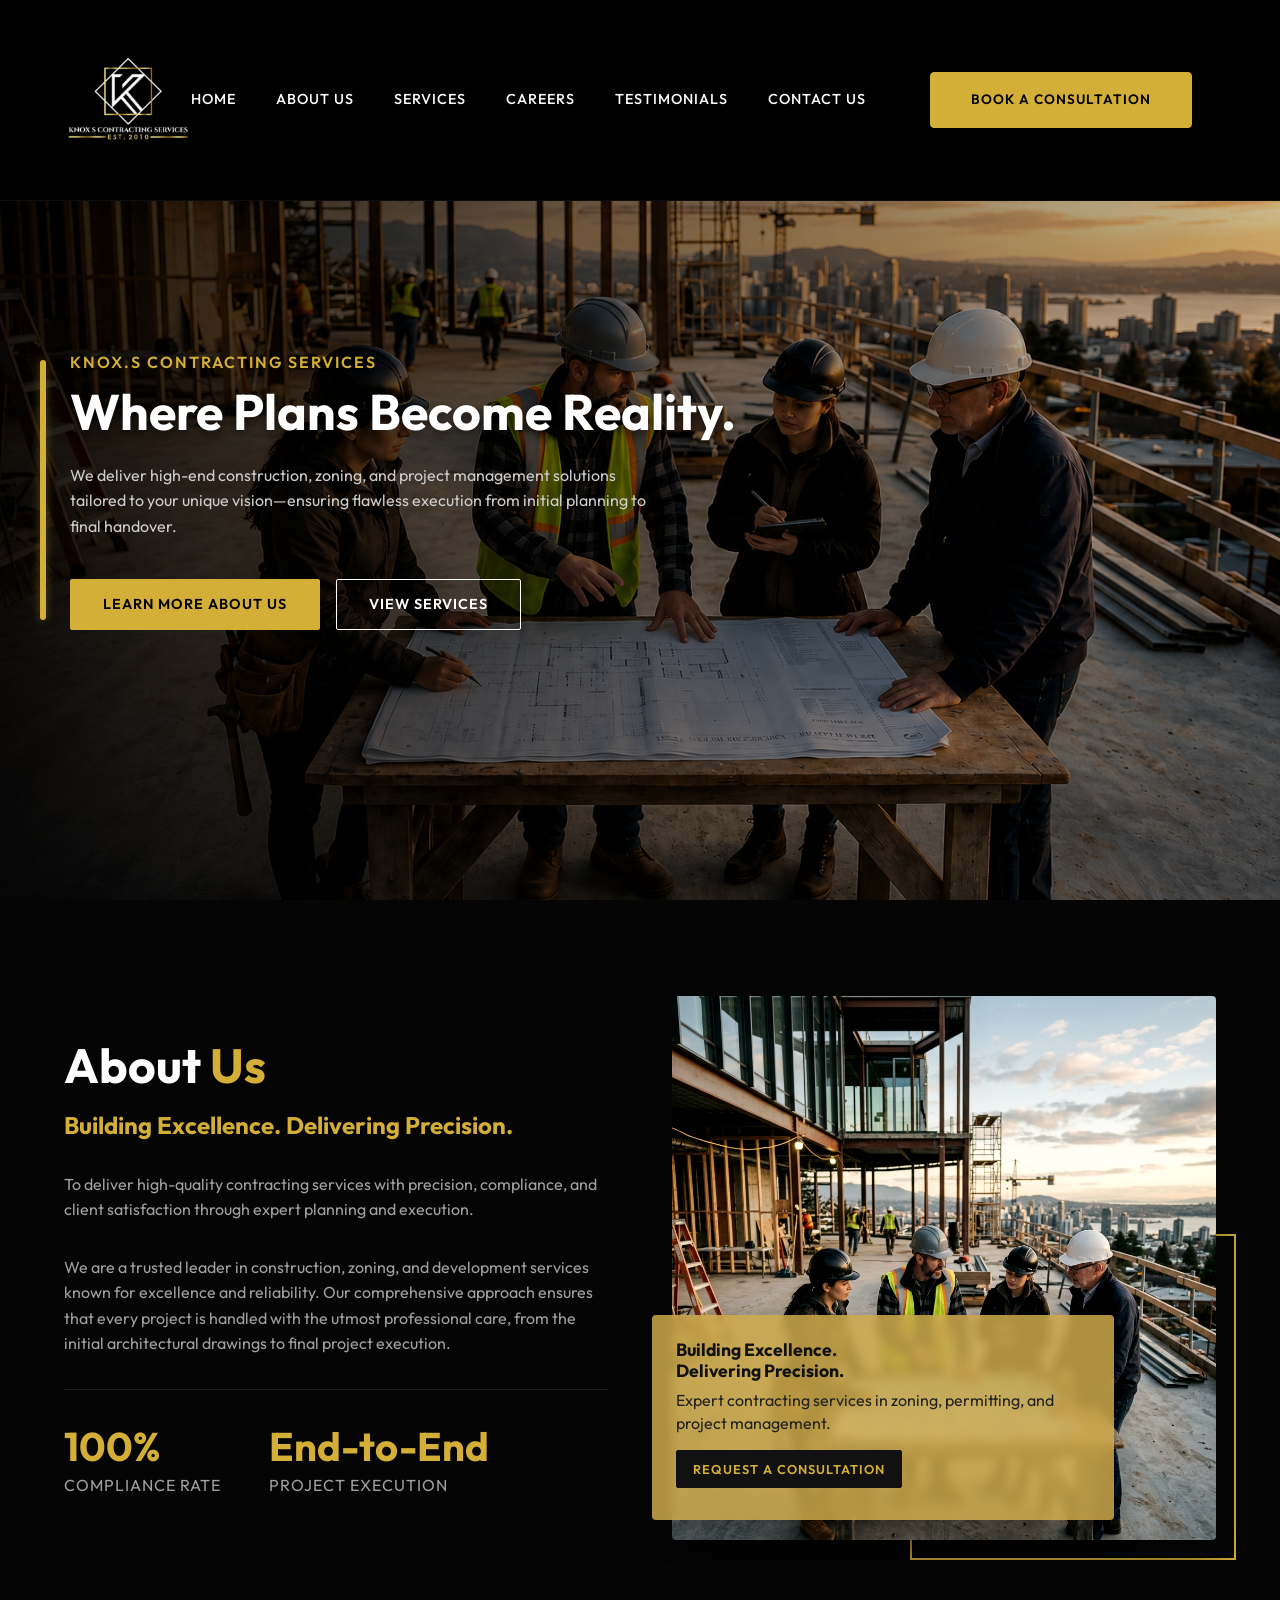
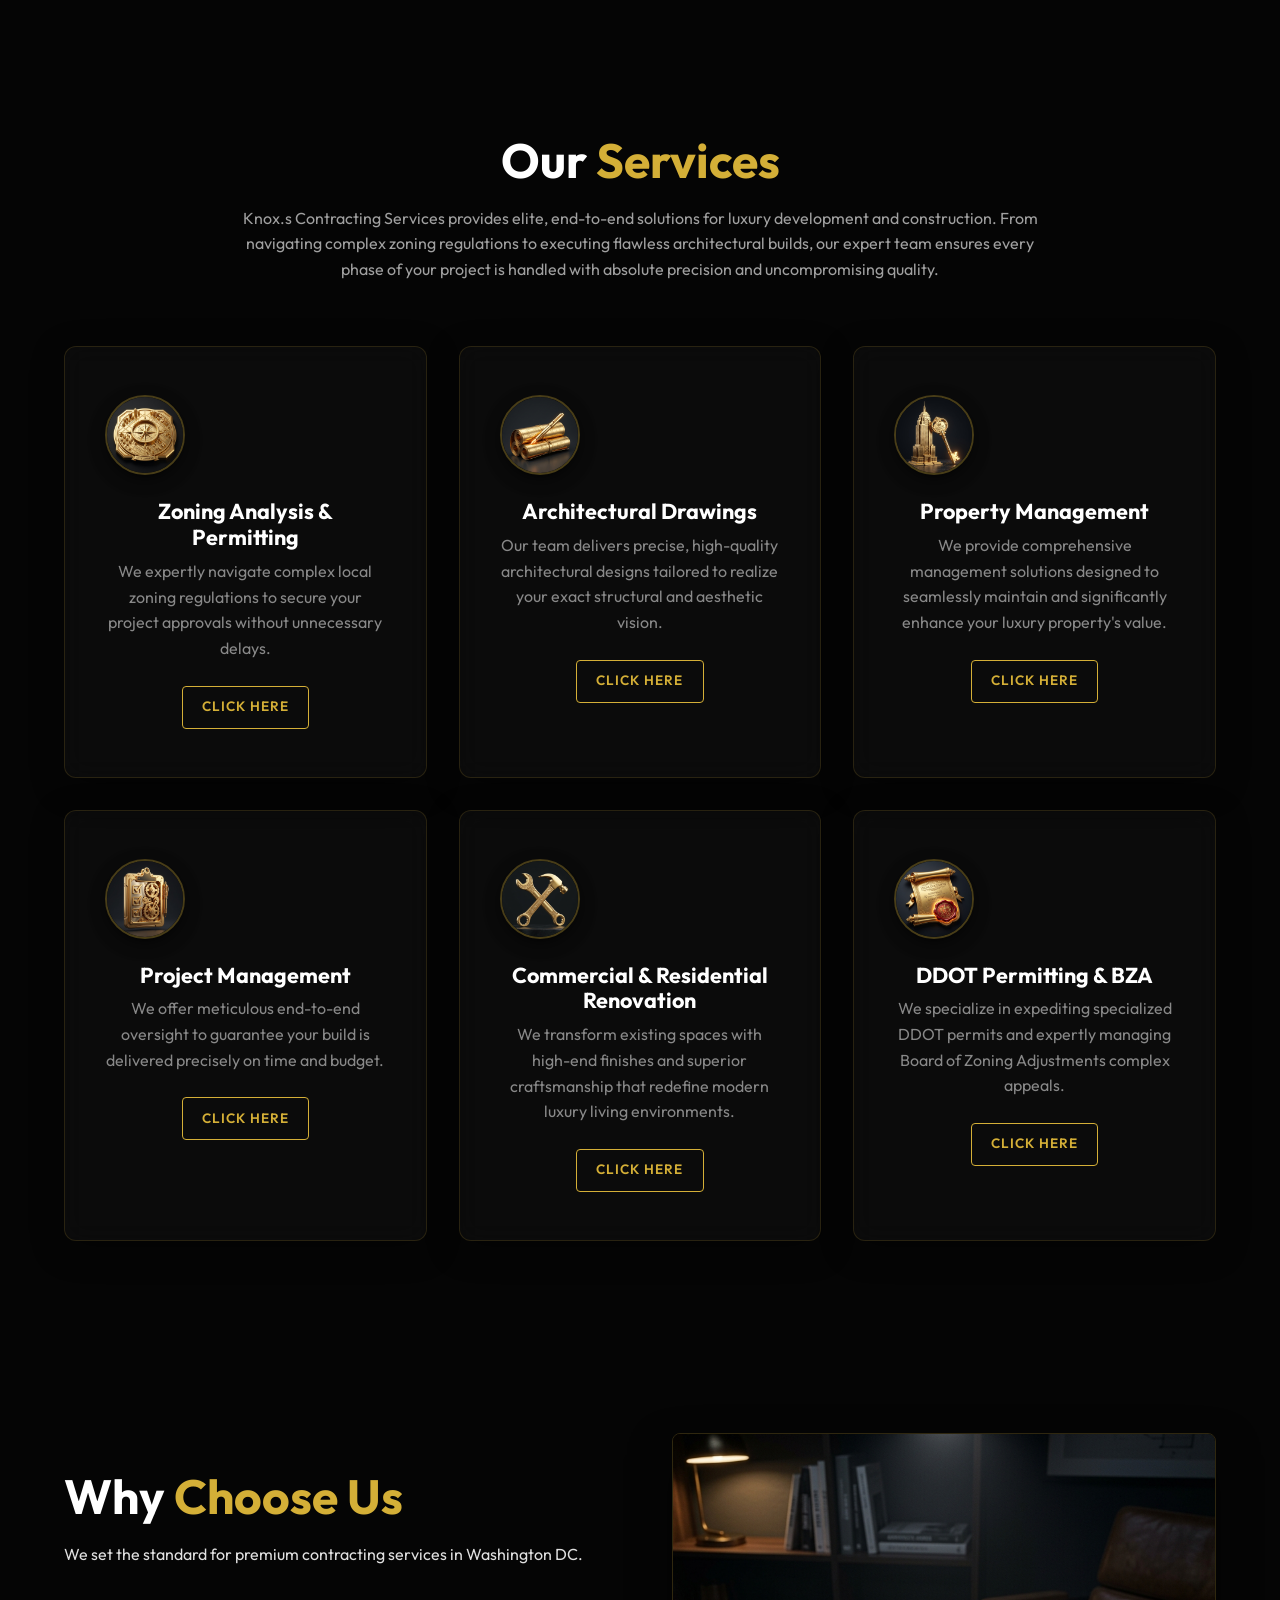
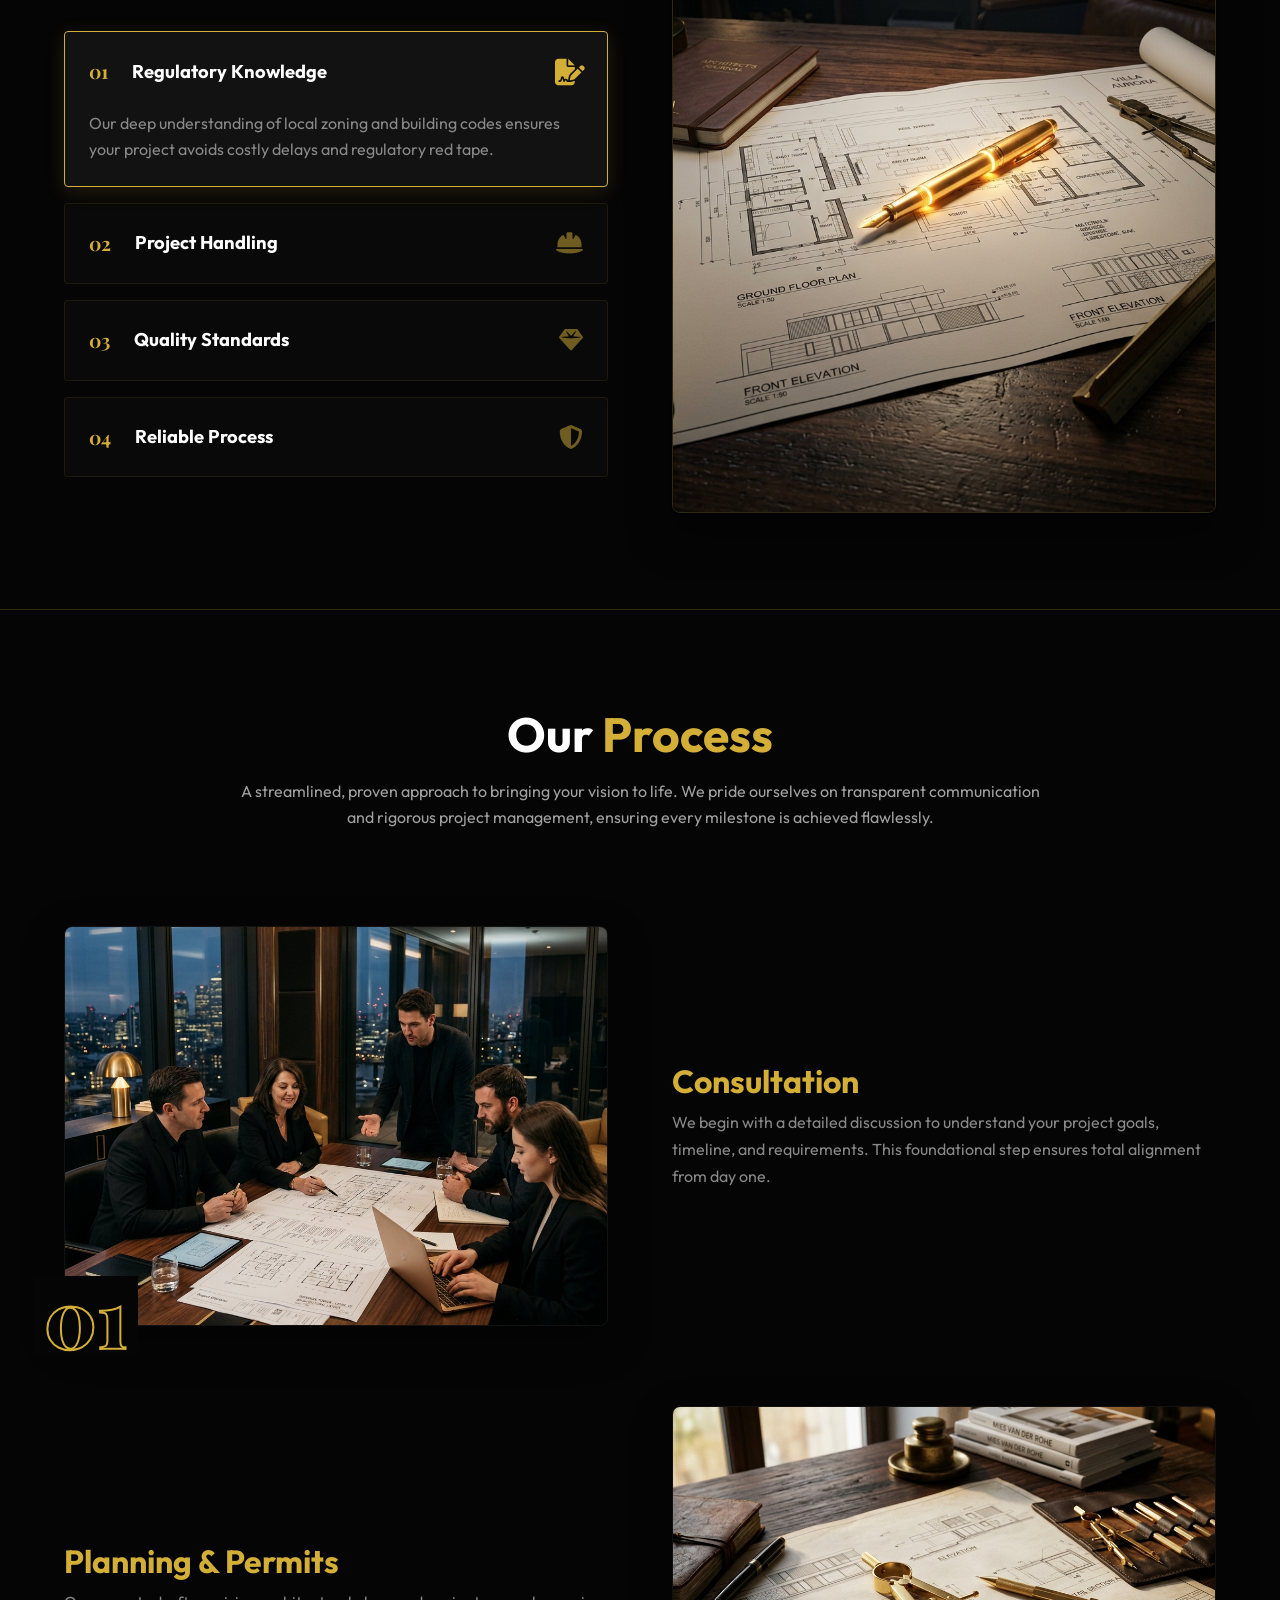
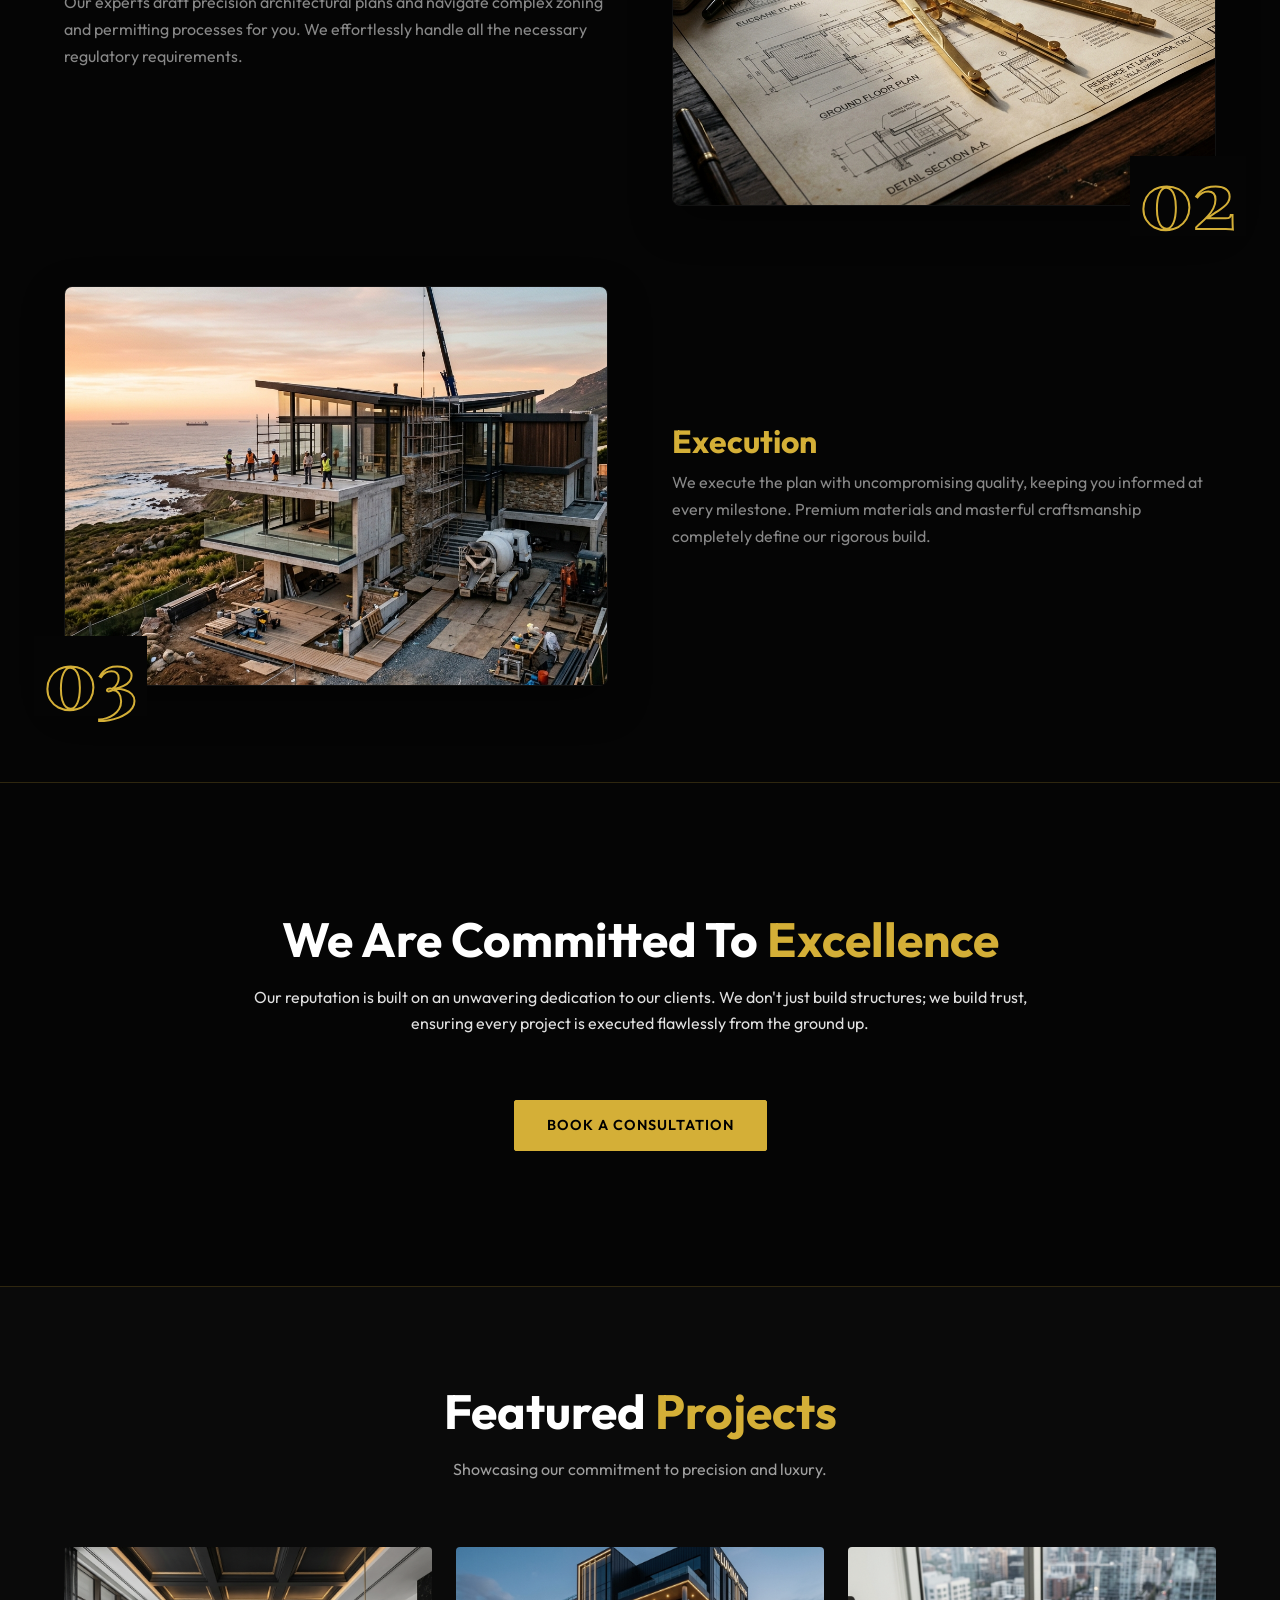
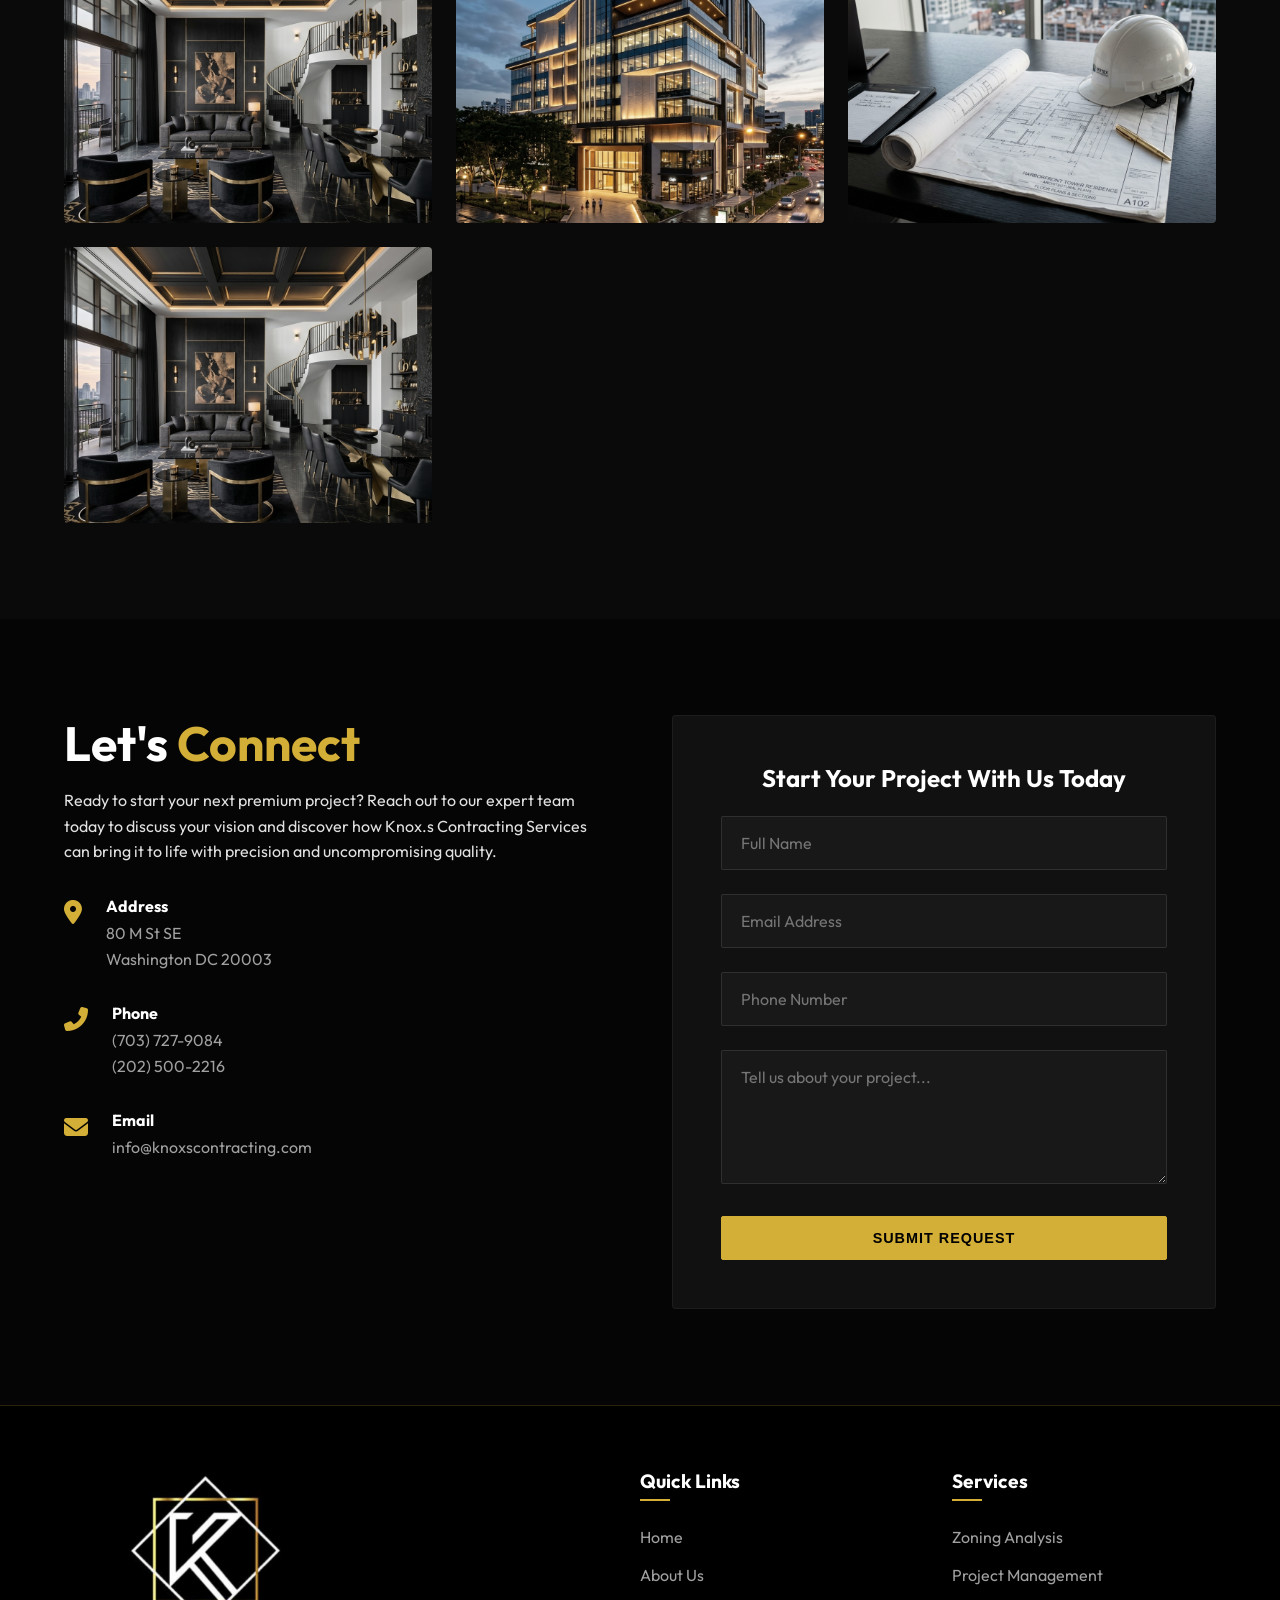
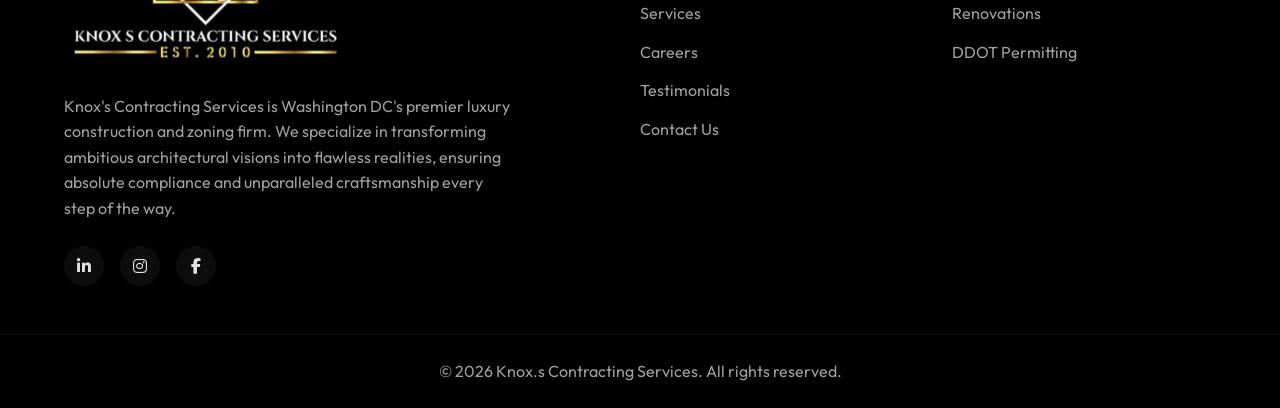
==== commit cac10566: "Update logo image, adjust logo styling for clean responsive fit, and refine typography wrapping" ====
--- a/index.html
+++ b/index.html
@@ -19,8 +19,7 @@
     <header class="navbar">
         <div class="container nav-container">
             <a href="#" class="logo">
-                <span class="logo-text">KNOX<span class="gold">.</span>S</span>
-                <span class="logo-subtext">Contracting Services</span>
+                <img src="images/logo.png" alt="Knox.s Contracting Services" class="nav-logo">
             </a>
             <nav class="nav-links">
                 <a href="#home">Home</a>
@@ -92,7 +91,7 @@
         <div class="container">
             <div class="section-header center reveal">
                 <h2 class="section-title">Our <span class="gold-text">Services</span></h2>
-                <p>Comprehensive solutions for modern development and renovation.</p>
+                <p>Knox.s Contracting Services provides elite, end-to-end solutions for luxury development and construction. From navigating complex zoning regulations to executing flawless architectural builds, our expert team ensures every phase of your project is handled with absolute precision and uncompromising quality.</p>
             </div>
             <div class="services-grid">
                 <div class="service-card reveal">
@@ -100,7 +99,7 @@
                         <img src="images/icon_zoning.png" alt="Zoning Icon">
                     </div>
                     <h3>Zoning Analysis & Permitting</h3>
-                    <p>Expert navigation of zoning laws and securing necessary permits efficiently.</p>
+                    <p>We expertly navigate complex local zoning regulations to secure your project approvals without unnecessary delays.</p>
                     <a href="#contact" class="service-btn">Click Here</a>
                 </div>
                 <div class="service-card reveal delay-1">
@@ -108,7 +107,7 @@
                         <img src="images/icon_architecture.png" alt="Architecture Icon">
                     </div>
                     <h3>Architectural Drawings</h3>
-                    <p>High-quality, precise architectural designs tailored to your specifications.</p>
+                    <p>Our team delivers precise, high-quality architectural designs tailored to realize your exact structural and aesthetic vision.</p>
                     <a href="#contact" class="service-btn">Click Here</a>
                 </div>
                 <div class="service-card reveal delay-2">
@@ -116,7 +115,7 @@
                         <img src="images/icon_property.png" alt="Property Icon">
                     </div>
                     <h3>Property Management</h3>
-                    <p>Comprehensive management services to maintain and enhance property value.</p>
+                    <p>We provide comprehensive management solutions designed to seamlessly maintain and significantly enhance your luxury property's value.</p>
                     <a href="#contact" class="service-btn">Click Here</a>
                 </div>
                 <div class="service-card reveal">
@@ -124,7 +123,7 @@
                         <img src="images/icon_project.png" alt="Project Icon">
                     </div>
                     <h3>Project Management</h3>
-                    <p>End-to-end oversight ensuring projects are delivered on time and within budget.</p>
+                    <p>We offer meticulous end-to-end oversight to guarantee your build is delivered precisely on time and budget.</p>
                     <a href="#contact" class="service-btn">Click Here</a>
                 </div>
                 <div class="service-card reveal delay-1">
@@ -132,7 +131,7 @@
                         <img src="images/icon_renovation.png" alt="Renovation Icon">
                     </div>
                     <h3>Commercial & Residential Renovation</h3>
-                    <p>Transforming spaces with high-end finishes and superior craftsmanship.</p>
+                    <p>We transform existing spaces with high-end finishes and superior craftsmanship that redefine modern luxury living environments.</p>
                     <a href="#contact" class="service-btn">Click Here</a>
                 </div>
                 <div class="service-card reveal delay-2">
@@ -140,7 +139,7 @@
                         <img src="images/icon_permit.png" alt="Permit Icon">
                     </div>
                     <h3>DDOT Permitting & BZA</h3>
-                    <p>Specialized assistance with DDOT permits and Board of Zoning Adjustments.</p>
+                    <p>We specialize in expediting specialized DDOT permits and expertly managing Board of Zoning Adjustments complex appeals.</p>
                     <a href="#contact" class="service-btn">Click Here</a>
                 </div>
             </div>
@@ -163,7 +162,7 @@
                             <i class="fas fa-file-signature tab-icon"></i>
                         </div>
                         <div class="tab-content">
-                            <p>Our deep understanding of local zoning and building codes ensures your project avoids costly delays and navigates regulatory red tape effortlessly.</p>
+                            <p>Our deep understanding of local zoning and building codes ensures your project avoids costly delays and regulatory red tape.</p>
                         </div>
                     </div>
                     
@@ -174,7 +173,7 @@
                             <i class="fas fa-hard-hat tab-icon"></i>
                         </div>
                         <div class="tab-content">
-                            <p>From the initial conceptual blueprints to the final walkthrough, we manage every single phase of your project to guarantee seamless execution.</p>
+                            <p>From initial conceptual blueprints to final walkthroughs, we expertly manage every single phase to guarantee a seamless project execution.</p>
                         </div>
                     </div>
                     
@@ -196,7 +195,7 @@
                             <i class="fas fa-shield-alt tab-icon"></i>
                         </div>
                         <div class="tab-content">
-                            <p>Clear communication and reliable timelines are guaranteed every step of the way, giving you total peace of mind throughout the build.</p>
+                            <p>Clear communication and strictly reliable timelines are proactively guaranteed, giving you absolute peace of mind throughout the entire build.</p>
                         </div>
                     </div>
                 </div>
@@ -216,7 +215,7 @@
         <div class="container">
             <div class="section-header center reveal">
                 <h2 class="section-title">Our <span class="gold-text">Process</span></h2>
-                <p>A streamlined, proven approach to bringing your vision to life.</p>
+                <p>A streamlined, proven approach to bringing your vision to life. We pride ourselves on transparent communication and rigorous project management, ensuring every milestone is achieved flawlessly.</p>
             </div>
             <div class="process-timeline">
                 
@@ -240,7 +239,7 @@
                     </div>
                     <div class="process-text">
                         <h3>Planning & Permits</h3>
-                        <p>Our experts draft precision architectural plans and navigate the complex zoning and permitting processes for you. We handle the red tape so you don't have to.</p>
+                        <p>Our experts draft precision architectural plans and navigate complex zoning and permitting processes for you. We effortlessly handle all the necessary regulatory requirements.</p>
                     </div>
                 </div>
 
@@ -252,7 +251,7 @@
                     </div>
                     <div class="process-text">
                         <h3>Execution</h3>
-                        <p>We execute the plan with uncompromising quality, keeping you informed at every milestone. Premium materials and masterful craftsmanship define our build phase.</p>
+                        <p>We execute the plan with uncompromising quality, keeping you informed at every milestone. Premium materials and masterful craftsmanship completely define our rigorous build.</p>
                     </div>
                 </div>
 
@@ -289,7 +288,7 @@
                     <div class="portfolio-overlay">
                         <div class="portfolio-text">
                             <h4>Luxury Residential</h4>
-                            <p>Complete Renovation</p>
+                            <p>Complete structural renovation and interior modernization.</p>
                         </div>
                     </div>
                 </div>
@@ -298,7 +297,7 @@
                     <div class="portfolio-overlay">
                         <div class="portfolio-text">
                             <h4>Commercial Hub</h4>
-                            <p>Project Management</p>
+                            <p>Comprehensive management for modern business complexes.</p>
                         </div>
                     </div>
                 </div>
@@ -307,7 +306,7 @@
                     <div class="portfolio-overlay">
                         <div class="portfolio-text">
                             <h4>DC Office Complex</h4>
-                            <p>Zoning & Permitting</p>
+                            <p>Expert zoning analysis and seamless permitting.</p>
                         </div>
                     </div>
                 </div>
@@ -316,7 +315,7 @@
                     <div class="portfolio-overlay">
                         <div class="portfolio-text">
                             <h4>Modern Interior</h4>
-                            <p>Architectural Design</p>
+                            <p>Custom architectural design for minimalist aesthetics.</p>
                         </div>
                     </div>
                 </div>
@@ -329,7 +328,7 @@
         <div class="container contact-grid">
             <div class="contact-info reveal">
                 <h2 class="section-title">Let's <span class="gold-text">Connect</span></h2>
-                <p class="mb-2">Ready to start your next premium project? Reach out to our experts.</p>
+                <p class="mb-2">Ready to start your next premium project? Reach out to our expert team today to discuss your vision and discover how Knox.s Contracting Services can bring it to life with precision and uncompromising quality.</p>
                 
                 <div class="info-item">
                     <i class="fas fa-map-marker-alt gold-text"></i>
@@ -379,9 +378,9 @@
     <footer>
         <div class="container footer-grid">
             <div class="footer-brand">
-                <div class="logo">
-                    <span class="logo-text">KNOX<span class="gold">.</span>S</span>
-                </div>
+                <a href="#" class="logo" style="margin-bottom: 1.5rem;">
+                    <img src="images/logo.png" alt="Knox.s Contracting Services" class="footer-logo">
+                </a>
                 <p>Knox's Contracting Services is Washington DC's premier luxury construction and zoning firm. We specialize in transforming ambitious architectural visions into flawless realities, ensuring absolute compliance and unparalleled craftsmanship every step of the way.</p>
                 <div class="social-links">
                     <a href="#"><i class="fab fa-linkedin-in"></i></a>
--- a/styles1.css
+++ b/styles1.css
@@ -127,6 +127,7 @@
     position: relative;
     overflow: hidden;
     z-index: 1;
+    white-space: nowrap;
 }
 
 .btn-primary {
@@ -173,13 +174,13 @@
 .navbar {
     position: fixed;
     top: 0;
-    width: 100%;
-    background-color: rgba(5, 5, 5, 0.95);
+    width: calc(100vw - var(--scrollbar-width, 0px));
+    background-color: #000000;
     backdrop-filter: blur(10px);
     z-index: 1000;
-    padding: 1.5rem 0;
+    padding: 30px 0;
     transition: var(--transition-normal);
-    border-bottom: 1px solid rgba(212, 175, 55, 0.1);
+    border-bottom: 1px solid rgba(255,255,255,0.05);
 }
 
 .navbar.scrolled {
@@ -199,24 +200,24 @@
     flex-direction: column;
 }
 
-.logo-text {
-    font-size: 1.8rem;
-    font-weight: 700;
-    letter-spacing: 2px;
-    color: #fff;
-    line-height: 1;
-}
-
-.gold {
-    color: var(--clr-gold);
-}
-
-.logo-subtext {
-    font-size: 0.7rem;
-    text-transform: uppercase;
-    letter-spacing: 3px;
-    color: var(--clr-text-muted);
-    margin-top: 5px;
+.nav-logo {
+    height: 140px;
+    width: auto;
+    object-fit: contain;
+    transition: var(--transition-normal);
+    display: block;
+}
+
+.navbar.scrolled .nav-logo {
+    height: 90px;
+}
+
+.footer-logo {
+    width: 100%;
+    max-width: 280px;
+    height: auto;
+    object-fit: contain;
+    display: block;
 }
 
 .nav-links {
@@ -231,6 +232,9 @@
     text-transform: uppercase;
     letter-spacing: 1px;
     position: relative;
+    color: #ffffff;
+    text-decoration: none;
+    white-space: nowrap;
 }
 
 .nav-links a:not(.btn)::after {
@@ -469,7 +473,7 @@
 }
 
 .section-header {
-    max-width: 600px;
+    max-width: 800px;
     margin: 0 auto 4rem;
 }
 
@@ -493,6 +497,7 @@
     transition: all 0.4s cubic-bezier(0.175, 0.885, 0.32, 1.275);
     position: relative;
     box-shadow: 0 8px 32px 0 rgba(0, 0, 0, 0.37);
+    text-align: center;
 }
 
 .service-card:hover {
@@ -517,6 +522,13 @@
 
 .service-card:hover::before {
     opacity: 1;
+}
+
+.nav-links .btn {
+    padding: 1rem 2.5rem;
+    font-size: 0.85rem;
+    border-radius: 4px;
+    margin: 20px 1.5rem;
 }
 
 .service-btn {
@@ -561,12 +573,14 @@
 }
 
 .service-card h3 {
-    margin-bottom: 1rem;
-    font-size: 1.3rem;
+    margin-bottom: 8px;
+    font-size: 1.35rem;
+    font-weight: 700;
 }
 
 .service-card p {
-    color: var(--clr-text-muted);
+    margin-top: 0;
+    color: #888; /* Lighter color for better visual hierarchy */
     font-size: 0.95rem;
 }
 
@@ -635,13 +649,15 @@
 
 .process-text h3 {
     font-size: 2rem;
-    margin-bottom: 1rem;
+    margin-bottom: 8px;
+    font-weight: 700;
     color: var(--clr-gold);
 }
 
 .process-text p {
+    margin-top: 0;
     font-size: 1.1rem;
-    color: #cccccc;
+    color: #888;
     line-height: 1.7;
 }
 
@@ -706,10 +722,10 @@
 
 .tab-header h4 {
     flex: 1;
-    font-size: 1.1rem;
+    font-size: 1.15rem;
     margin: 0;
     color: #fff;
-    font-weight: 500;
+    font-weight: 700;
 }
 
 .tab-number {
@@ -747,7 +763,8 @@
 }
 
 .tab-content p {
-    color: #ccc;
+    margin-top: 0;
+    color: #888;
     font-size: 0.95rem;
     line-height: 1.6;
     margin-bottom: 0;
@@ -900,12 +917,14 @@
 
 .portfolio-text h4 {
     color: #fff;
-    margin-bottom: 0.3rem;
-    font-size: 1.2rem;
+    margin-bottom: 8px;
+    font-size: 1.25rem;
+    font-weight: 700;
 }
 
 .portfolio-text p {
-    color: var(--clr-gold);
+    margin-top: 0;
+    color: #ccc;
     font-size: 0.9rem;
     text-transform: uppercase;
     letter-spacing: 1px;
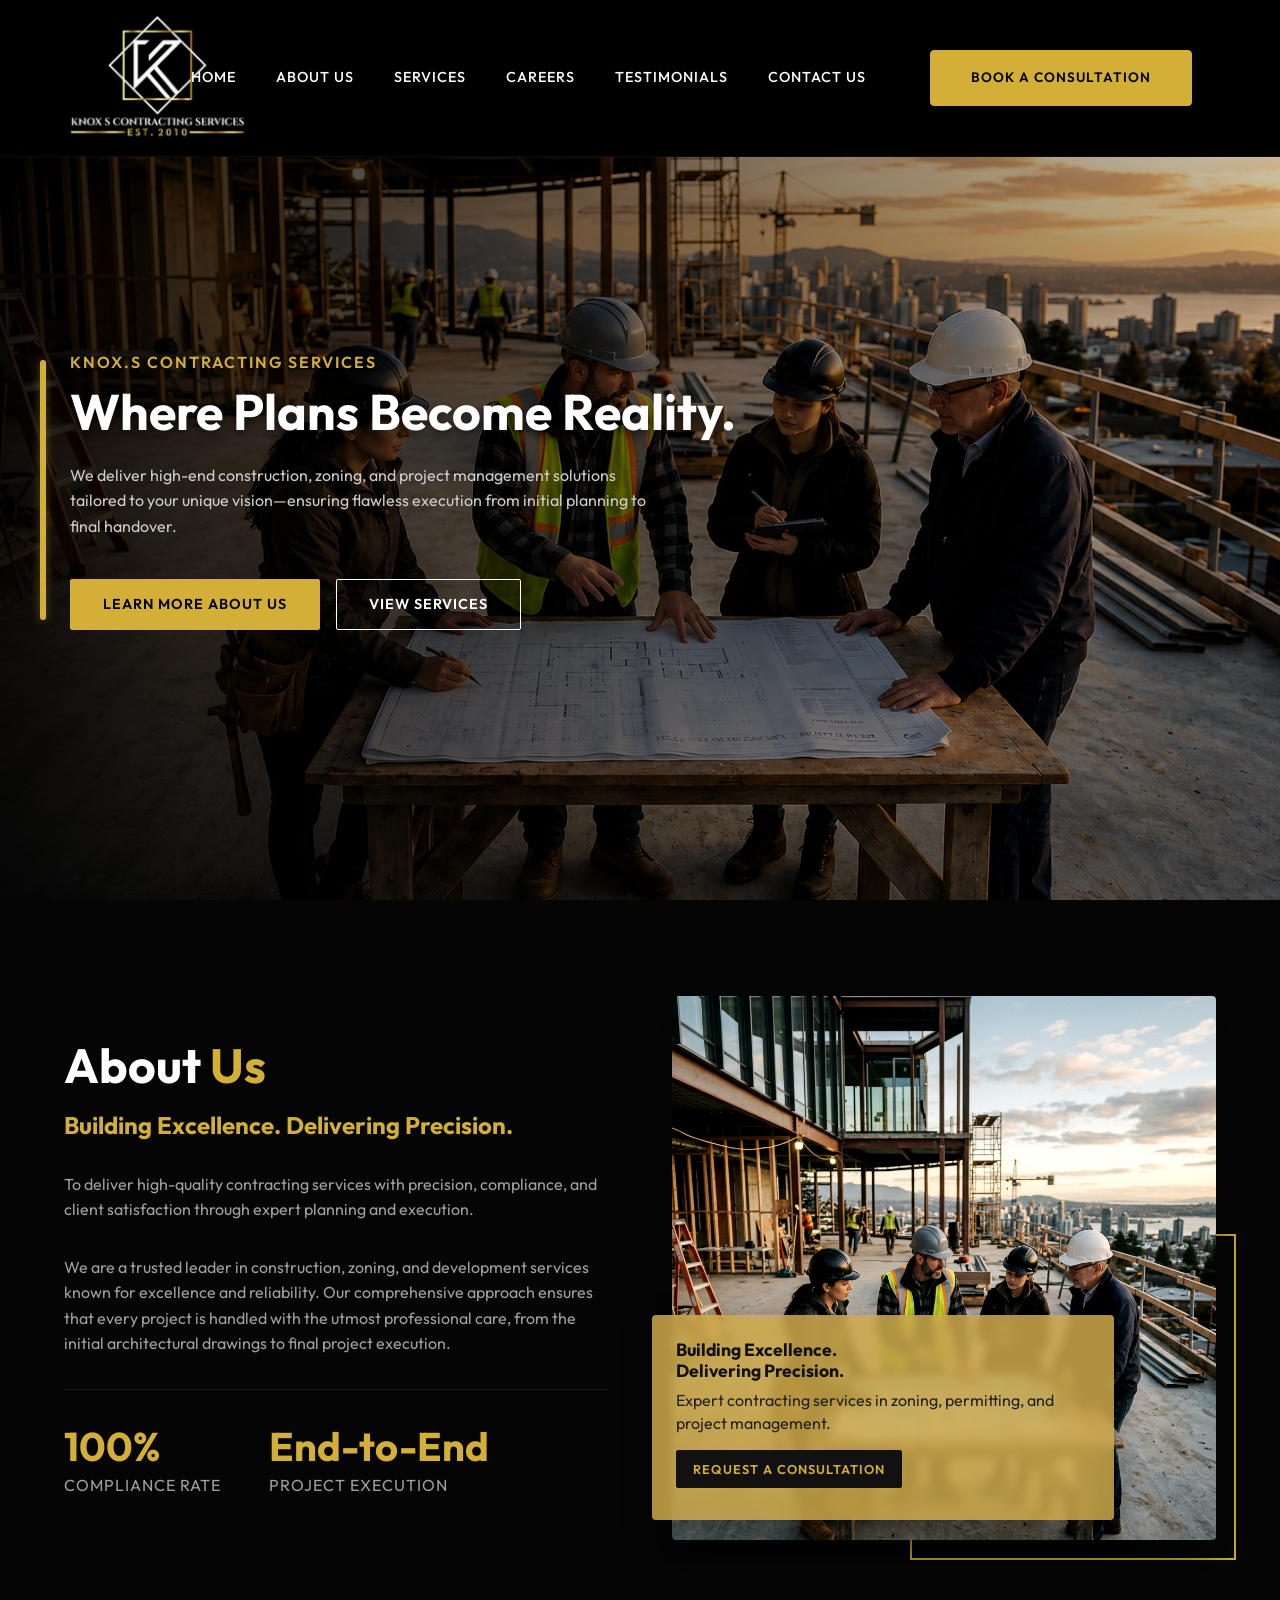
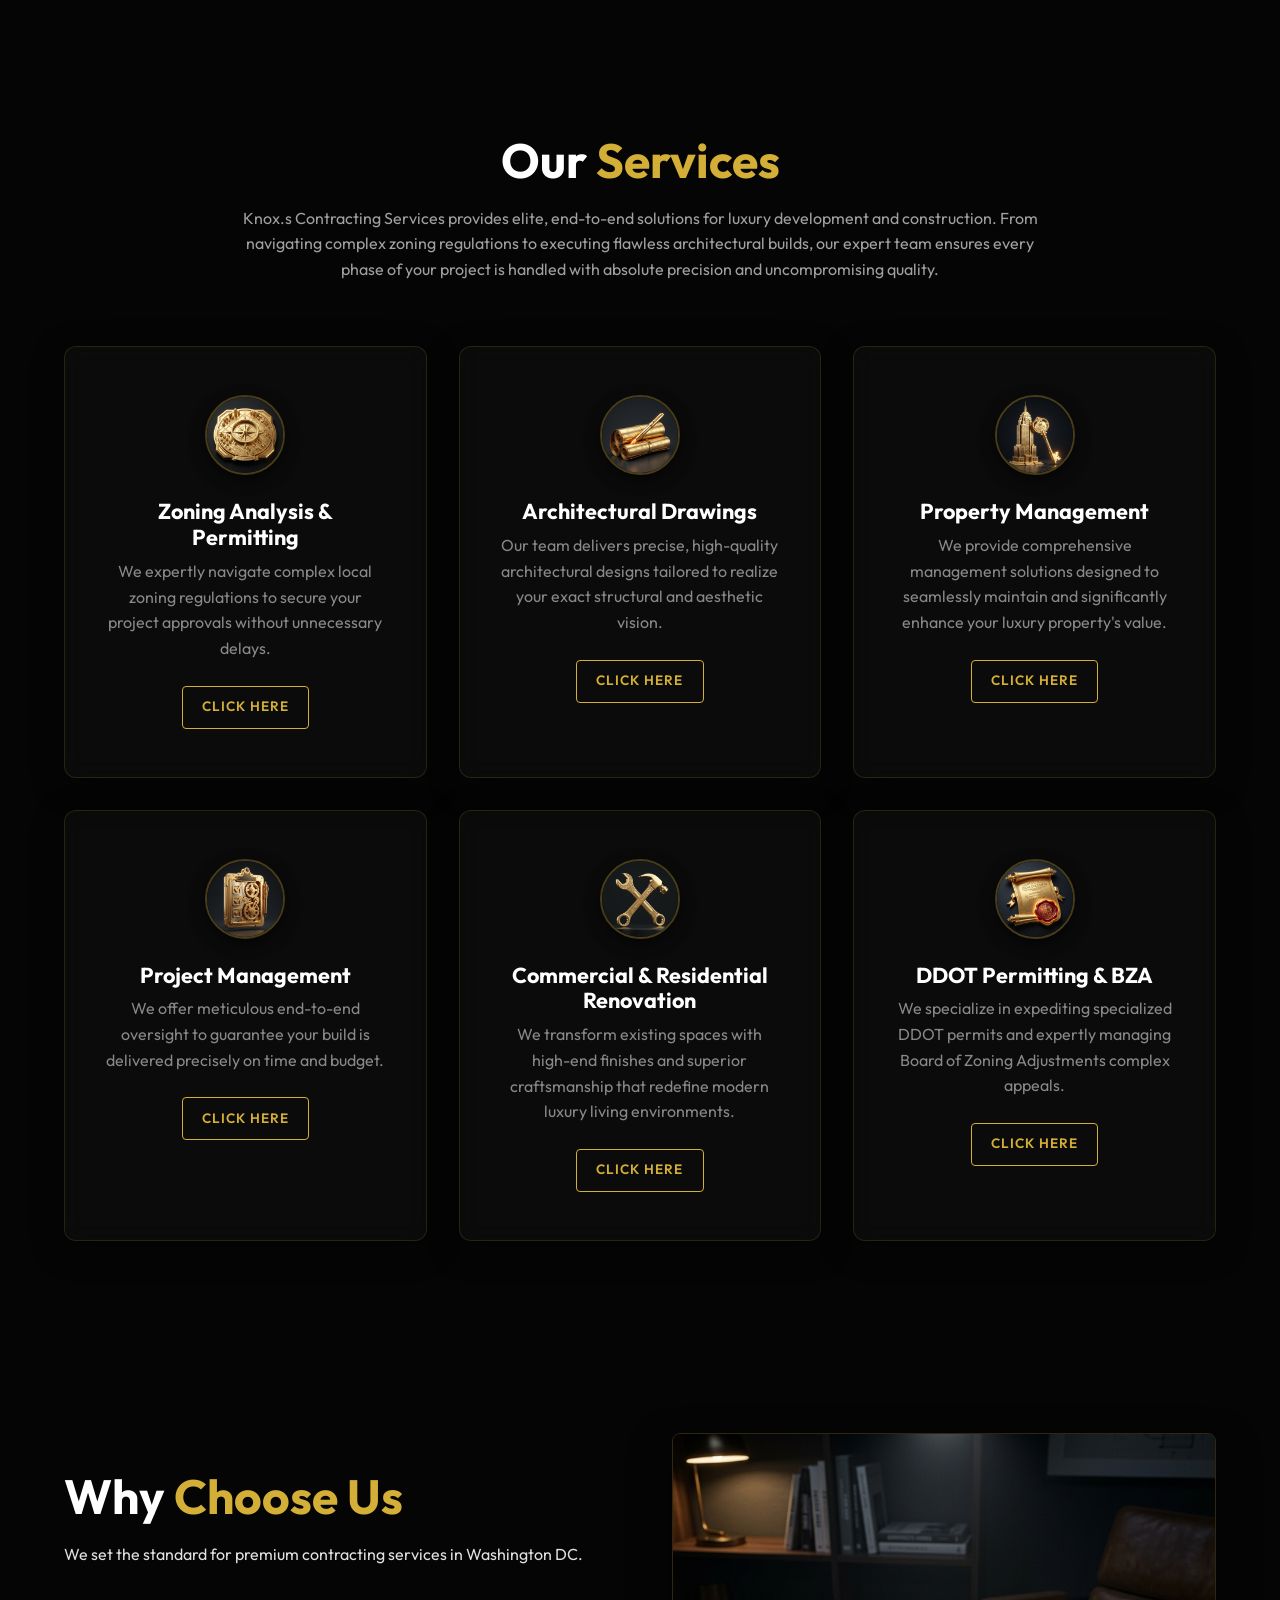
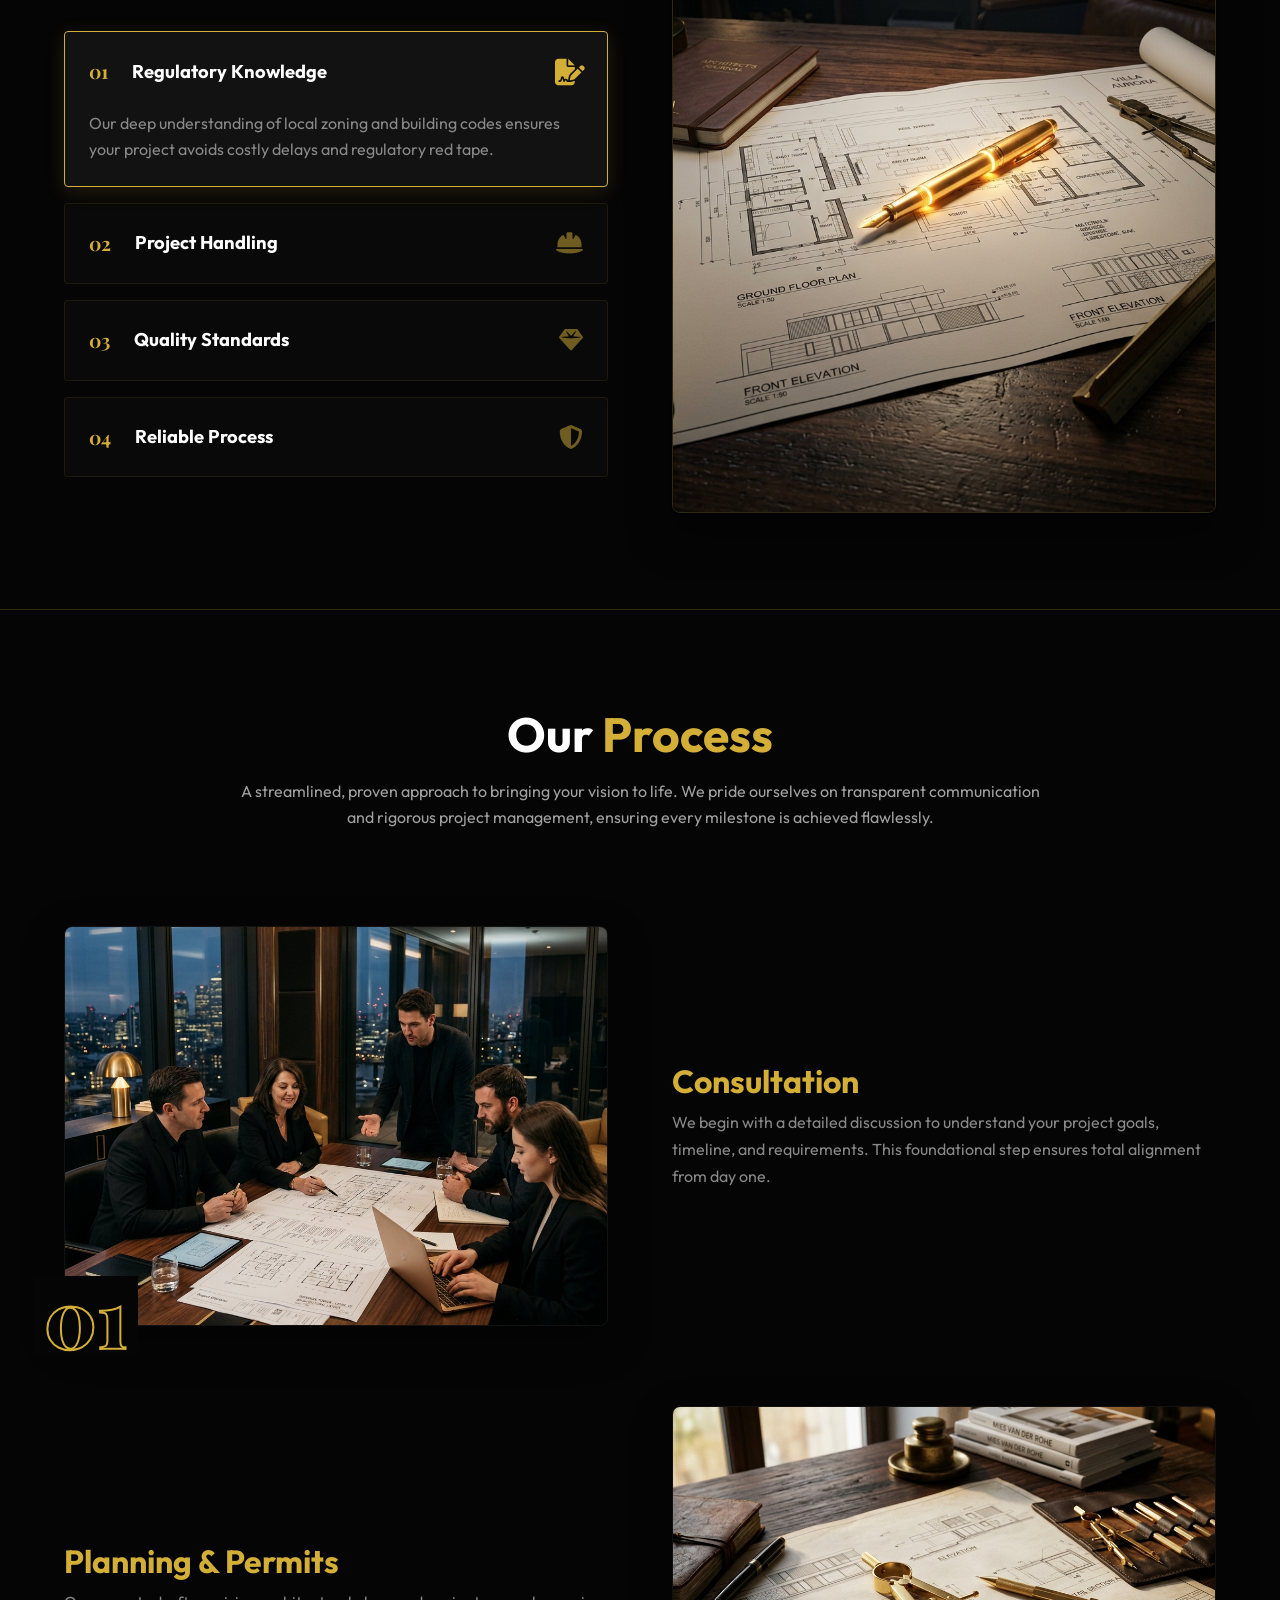
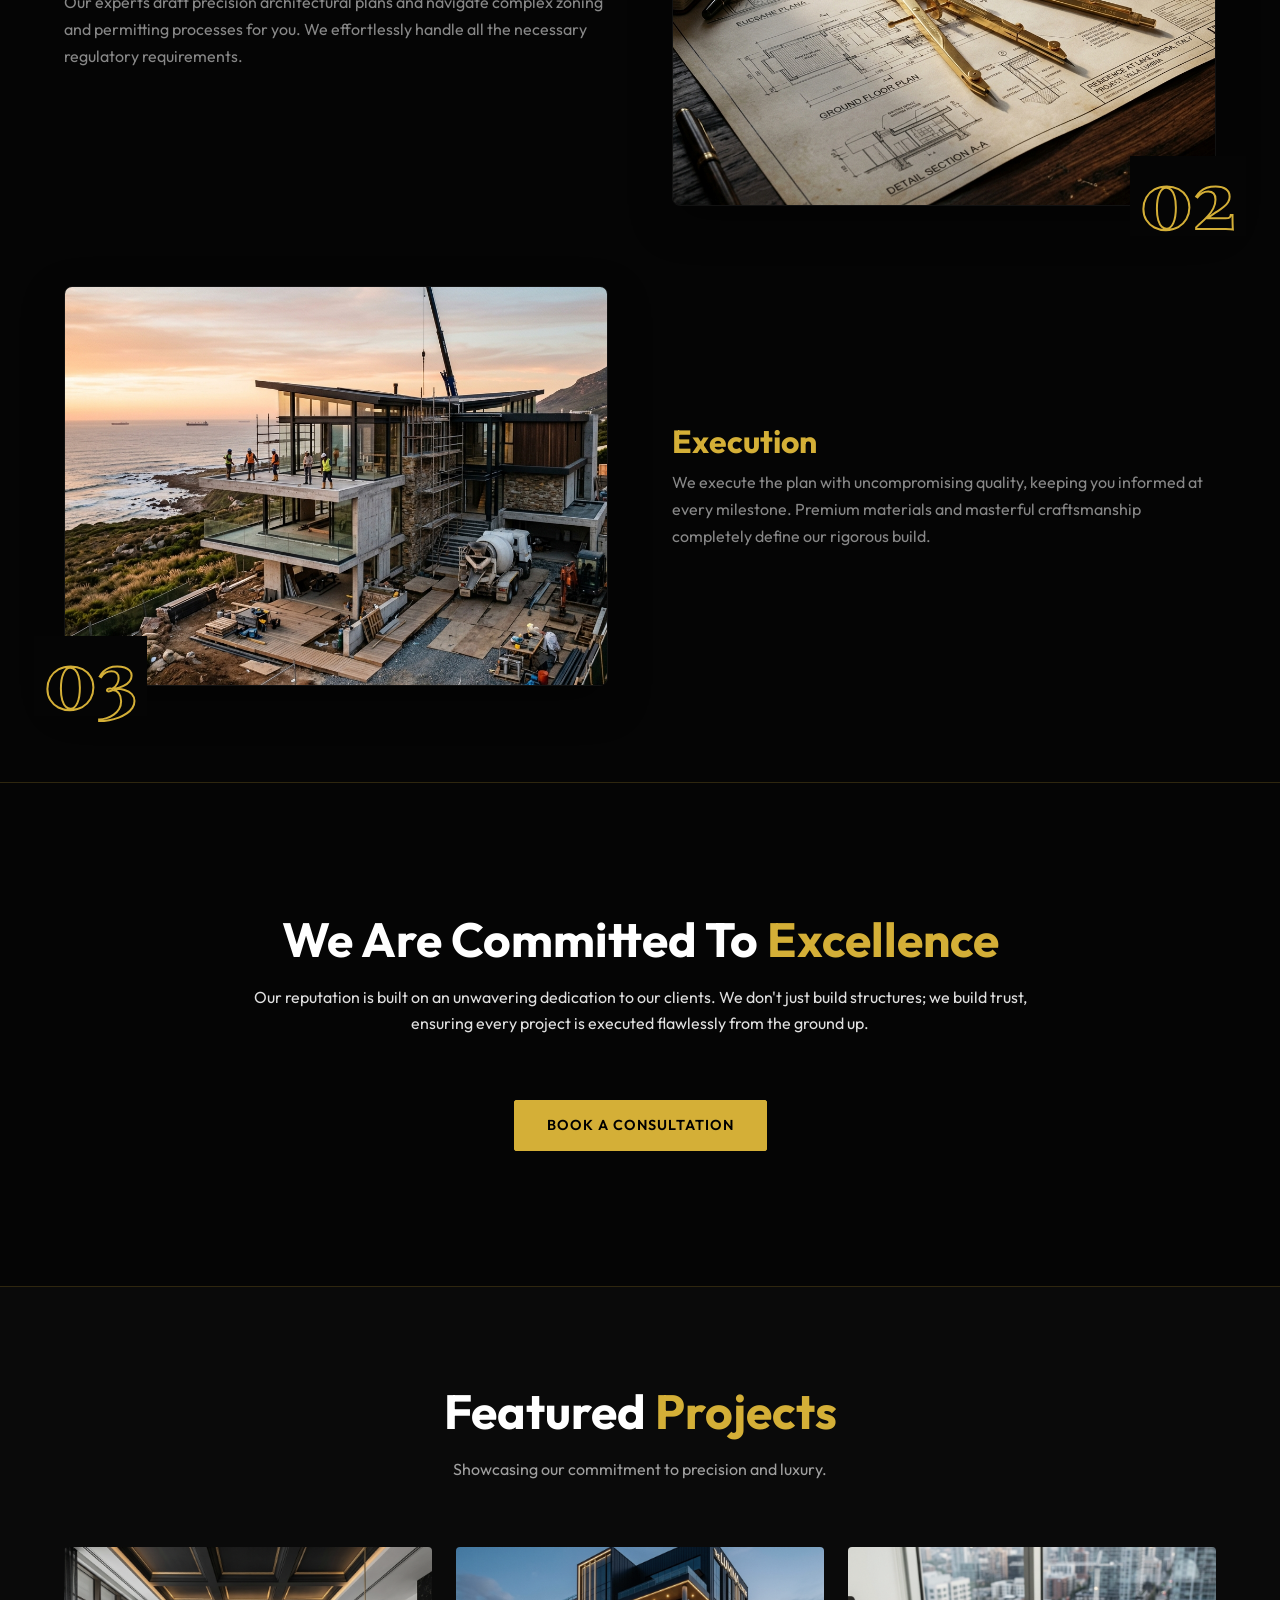
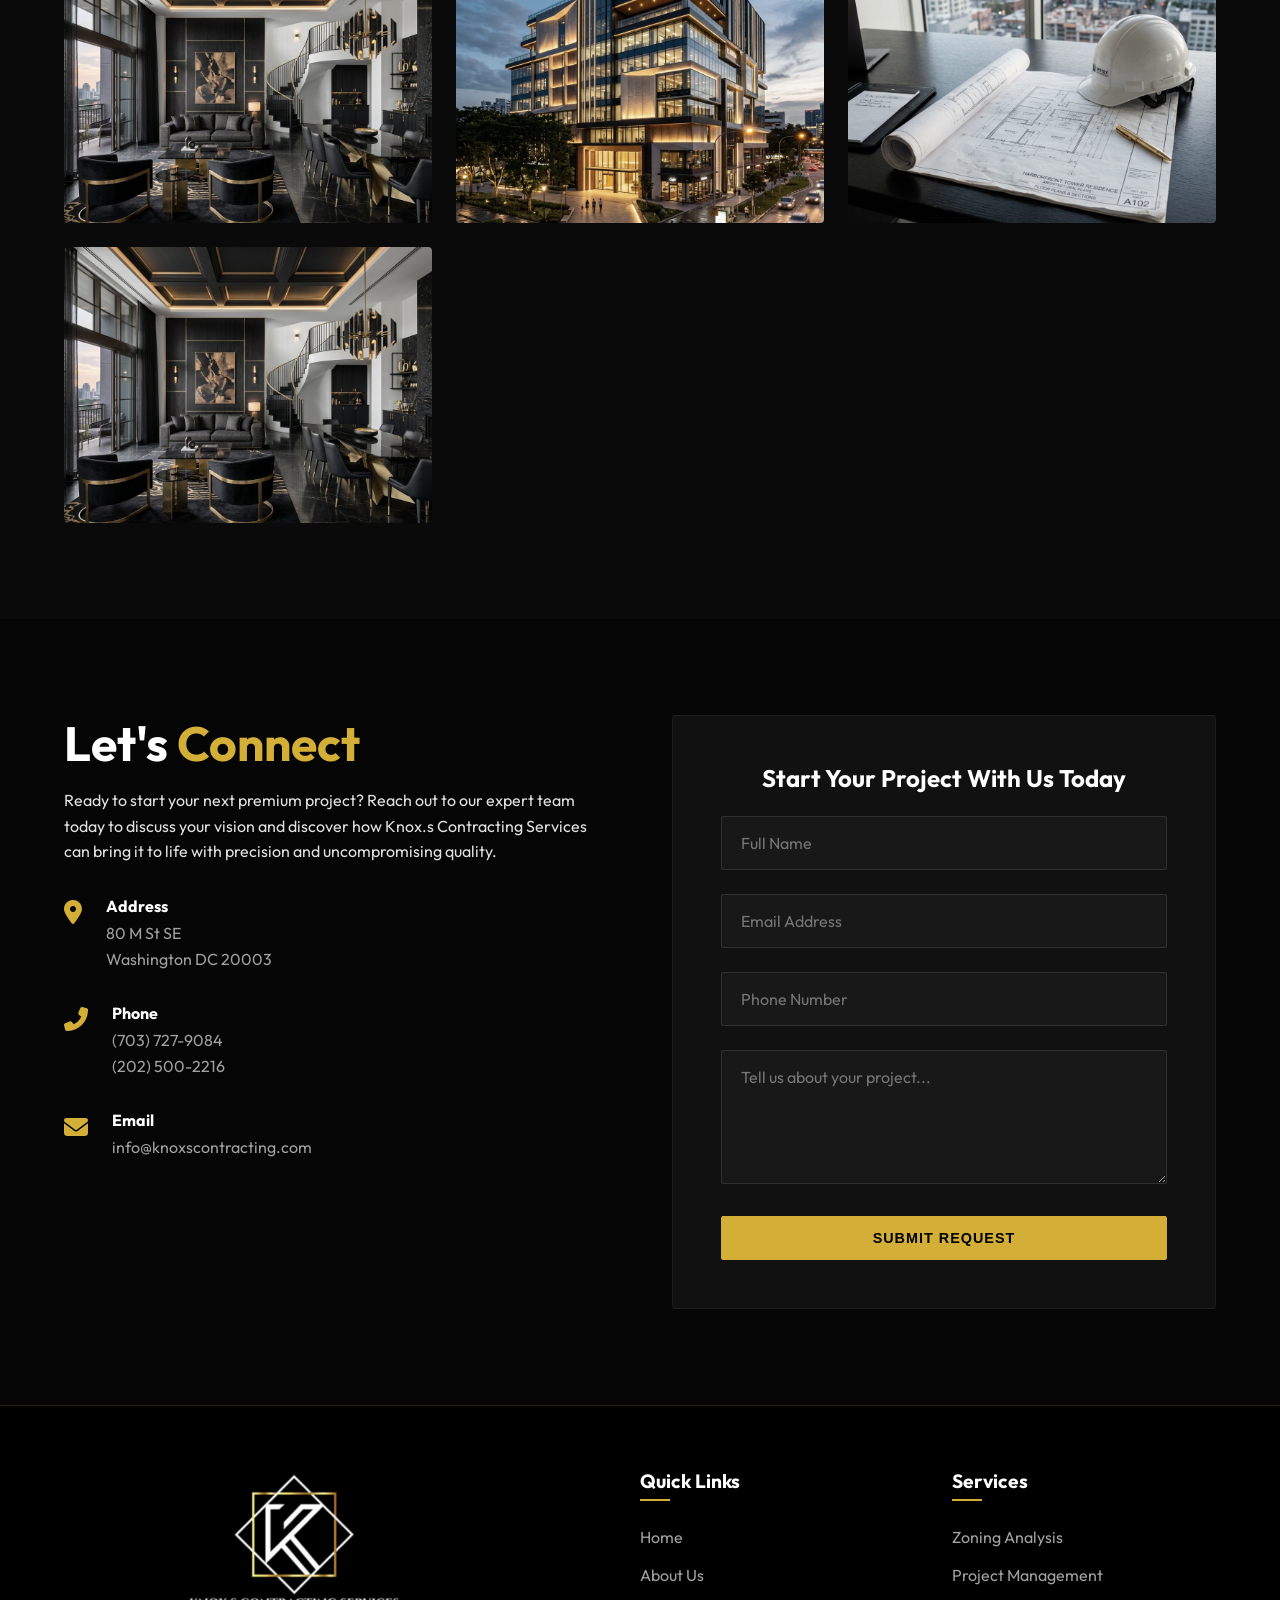
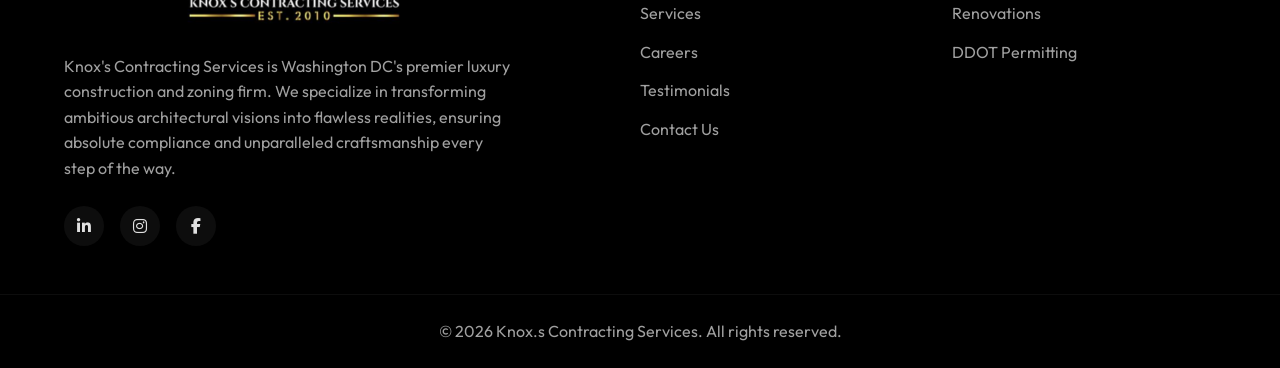
==== commit 220d0be2: "feat: Add new single pages, generated images, responsive layouts, and fix navigation links" ====
--- a/index.html
+++ b/index.html
@@ -22,13 +22,13 @@
                 <img src="images/logo.png" alt="Knox.s Contracting Services" class="nav-logo">
             </a>
             <nav class="nav-links">
-                <a href="#home">Home</a>
-                <a href="#about">About Us</a>
-                <a href="#services">Services</a>
-                <a href="#careers">Careers</a>
-                <a href="#testimonials">Testimonials</a>
+                <a href="index.html">Home</a>
+                <a href="about.html">About Us</a>
+                <a href="services.html">Services</a>
+                <a href="careers.html">Careers</a>
+                <a href="testimonials.html">Testimonials</a>
                 <a href="#contact">Contact Us</a>
-                <a href="#contact" class="btn btn-primary">Book a Consultation</a>
+                <a href="consultation.html" class="btn btn-primary">Book a Consultation</a>
             </nav>
             <button class="mobile-menu-btn"><i class="fas fa-bars"></i></button>
         </div>
@@ -45,8 +45,8 @@
                     <h1 class="hero-title delay-1">Where Plans Become Reality.</h1>
                     <p class="hero-description delay-2">We deliver high-end construction, zoning, and project management solutions tailored to your unique vision—ensuring flawless execution from initial planning to final handover.</p>
                     <div class="hero-buttons delay-3">
-                        <a href="#about" class="btn btn-primary">Learn More About Us</a>
-                        <a href="#services" class="btn btn-secondary">View Services</a>
+                        <a href="about.html" class="btn btn-primary">Learn More About Us</a>
+                        <a href="services.html" class="btn btn-secondary">View Services</a>
                     </div>
                 </div>
             </div>
@@ -78,7 +78,7 @@
                     <div class="about-image-overlay">
                         <h4>Building Excellence.<br>Delivering Precision.</h4>
                         <p>Expert contracting services in zoning, permitting, and project management.</p>
-                        <a href="#contact" class="btn btn-dark-gold btn-sm">Request a Consultation</a>
+                        <a href="consultation.html" class="btn btn-dark-gold btn-sm">Request a Consultation</a>
                     </div>
                     <div class="accent-box"></div>
                 </div>
@@ -100,7 +100,7 @@
                     </div>
                     <h3>Zoning Analysis & Permitting</h3>
                     <p>We expertly navigate complex local zoning regulations to secure your project approvals without unnecessary delays.</p>
-                    <a href="#contact" class="service-btn">Click Here</a>
+                    <a href="zoning-analysis.html" class="service-btn">Click Here</a>
                 </div>
                 <div class="service-card reveal delay-1">
                     <div class="service-icon">
@@ -108,7 +108,7 @@
                     </div>
                     <h3>Architectural Drawings</h3>
                     <p>Our team delivers precise, high-quality architectural designs tailored to realize your exact structural and aesthetic vision.</p>
-                    <a href="#contact" class="service-btn">Click Here</a>
+                    <a href="architectural-drawings.html" class="service-btn">Click Here</a>
                 </div>
                 <div class="service-card reveal delay-2">
                     <div class="service-icon">
@@ -116,7 +116,7 @@
                     </div>
                     <h3>Property Management</h3>
                     <p>We provide comprehensive management solutions designed to seamlessly maintain and significantly enhance your luxury property's value.</p>
-                    <a href="#contact" class="service-btn">Click Here</a>
+                    <a href="property-management.html" class="service-btn">Click Here</a>
                 </div>
                 <div class="service-card reveal">
                     <div class="service-icon">
@@ -124,7 +124,7 @@
                     </div>
                     <h3>Project Management</h3>
                     <p>We offer meticulous end-to-end oversight to guarantee your build is delivered precisely on time and budget.</p>
-                    <a href="#contact" class="service-btn">Click Here</a>
+                    <a href="project-management.html" class="service-btn">Click Here</a>
                 </div>
                 <div class="service-card reveal delay-1">
                     <div class="service-icon">
@@ -132,7 +132,7 @@
                     </div>
                     <h3>Commercial & Residential Renovation</h3>
                     <p>We transform existing spaces with high-end finishes and superior craftsmanship that redefine modern luxury living environments.</p>
-                    <a href="#contact" class="service-btn">Click Here</a>
+                    <a href="renovation.html" class="service-btn">Click Here</a>
                 </div>
                 <div class="service-card reveal delay-2">
                     <div class="service-icon">
@@ -140,7 +140,7 @@
                     </div>
                     <h3>DDOT Permitting & BZA</h3>
                     <p>We specialize in expediting specialized DDOT permits and expertly managing Board of Zoning Adjustments complex appeals.</p>
-                    <a href="#contact" class="service-btn">Click Here</a>
+                    <a href="ddot-permitting.html" class="service-btn">Click Here</a>
                 </div>
             </div>
         </div>
@@ -269,7 +269,7 @@
             <p class="commitment-subtext mx-auto">Our reputation is built on an unwavering dedication to our clients. We don't just build structures; we build trust, ensuring every project is executed flawlessly from the ground up.</p>
             
             <div style="margin-top: 2.5rem;">
-                <a href="#contact" class="btn btn-primary">Book a Consultation</a>
+                <a href="consultation.html" class="btn btn-primary">Book a Consultation</a>
             </div>
 
         </div>
@@ -391,11 +391,11 @@
             <div class="footer-links">
                 <h4>Quick Links</h4>
                 <ul>
-                    <li><a href="#home">Home</a></li>
-                    <li><a href="#about">About Us</a></li>
-                    <li><a href="#services">Services</a></li>
-                    <li><a href="#careers">Careers</a></li>
-                    <li><a href="#testimonials">Testimonials</a></li>
+                    <li><a href="index.html">Home</a></li>
+                    <li><a href="about.html">About Us</a></li>
+                    <li><a href="services.html">Services</a></li>
+                    <li><a href="careers.html">Careers</a></li>
+                    <li><a href="testimonials.html">Testimonials</a></li>
                     <li><a href="#contact">Contact Us</a></li>
                 </ul>
 
@@ -403,10 +403,10 @@
             <div class="footer-links">
                 <h4>Services</h4>
                 <ul>
-                    <li><a href="#services">Zoning Analysis</a></li>
-                    <li><a href="#services">Project Management</a></li>
-                    <li><a href="#services">Renovations</a></li>
-                    <li><a href="#services">DDOT Permitting</a></li>
+                    <li><a href="zoning-analysis.html">Zoning Analysis</a></li>
+                    <li><a href="project-management.html">Project Management</a></li>
+                    <li><a href="renovation.html">Renovations</a></li>
+                    <li><a href="ddot-permitting.html">DDOT Permitting</a></li>
                 </ul>
             </div>
         </div>
--- a/styles1.css
+++ b/styles1.css
@@ -7,23 +7,23 @@
     --clr-bg-alt: #0a0a0a;
     --clr-surface: #111111;
     --clr-surface-hover: #1a1a1a;
-    
+
     --clr-gold: #D4AF37;
     --clr-gold-light: #F3E5AB;
     --clr-gold-dark: #AA8B2C;
-    
+
     --clr-text: #E0E0E0;
     --clr-text-muted: #A0A0A0;
-    
+
     /* Typography */
     --font-primary: 'Outfit', sans-serif;
     --font-heading: 'Playfair Display', serif;
-    
+
     /* Transitions */
     --transition-fast: 0.2s ease;
     --transition-normal: 0.3s cubic-bezier(0.25, 0.46, 0.45, 0.94);
     --transition-slow: 0.6s cubic-bezier(0.25, 0.46, 0.45, 0.94);
-    
+
     /* Spacing */
     --section-padding: 6rem 0;
 }
@@ -33,7 +33,9 @@
     box-sizing: border-box;
 }
 
-*, *::before, *::after {
+*,
+*::before,
+*::after {
     box-sizing: inherit;
     margin: 0;
     padding: 0;
@@ -51,7 +53,12 @@
     font-size: 16px !important;
 }
 
-h1, h2, h3, h4, h5, h6 {
+h1,
+h2,
+h3,
+h4,
+h5,
+h6 {
     font-family: var(--font-primary);
     font-weight: 700;
     line-height: 1.2;
@@ -59,9 +66,17 @@
     color: #ffffff;
 }
 
-h1 { font-size: clamp(2.5rem, 5vw, 4.5rem); }
-h2 { font-size: clamp(2rem, 4vw, 3rem); }
-h3 { font-size: 1.5rem; }
+h1 {
+    font-size: clamp(2.5rem, 5vw, 4.5rem);
+}
+
+h2 {
+    font-size: clamp(2rem, 4vw, 3rem);
+}
+
+h3 {
+    font-size: 1.5rem;
+}
 
 a {
     text-decoration: none;
@@ -99,6 +114,11 @@
 
 .center {
     text-align: center;
+}
+
+.mx-auto {
+    margin-left: auto !important;
+    margin-right: auto !important;
 }
 
 .mb-2 {
@@ -180,7 +200,7 @@
     z-index: 1000;
     padding: 30px 0;
     transition: var(--transition-normal);
-    border-bottom: 1px solid rgba(255,255,255,0.05);
+    border-bottom: 1px solid rgba(255, 255, 255, 0.05);
 }
 
 .navbar.scrolled {
@@ -201,23 +221,27 @@
 }
 
 .nav-logo {
-    height: 140px;
+    height: 60px;
     width: auto;
     object-fit: contain;
     transition: var(--transition-normal);
     display: block;
+    mix-blend-mode: screen;
+    transform: scale(2.2);
+    transform-origin: center left;
 }
 
 .navbar.scrolled .nav-logo {
-    height: 90px;
+    height: 50px;
 }
 
 .footer-logo {
-    width: 100%;
-    max-width: 280px;
-    height: auto;
+    height: 160px;
+    width: auto;
     object-fit: contain;
     display: block;
+    mix-blend-mode: screen;
+    margin-left: -35px;
 }
 
 .nav-links {
@@ -286,7 +310,7 @@
     left: 0;
     width: 100%;
     height: 100%;
-    background: linear-gradient(to right, rgba(0,0,0,0.9) 0%, rgba(0,0,0,0.6) 40%, rgba(0,0,0,0.2) 100%);
+    background: linear-gradient(to right, rgba(0, 0, 0, 0.9) 0%, rgba(0, 0, 0, 0.6) 40%, rgba(0, 0, 0, 0.2) 100%);
 }
 
 .hero-content {
@@ -313,7 +337,7 @@
 
 .hero-title {
     margin-bottom: 1.5rem;
-    text-shadow: 0 4px 10px rgba(0,0,0,0.5);
+    text-shadow: 0 4px 10px rgba(0, 0, 0, 0.5);
     font-size: 50px;
     line-height: 1.1;
     text-align: left;
@@ -377,7 +401,7 @@
     gap: 3rem;
     margin-top: 2rem;
     padding-top: 2rem;
-    border-top: 1px solid rgba(255,255,255,0.1);
+    border-top: 1px solid rgba(255, 255, 255, 0.1);
 }
 
 .stat-item h3 {
@@ -410,7 +434,7 @@
     padding: 1.5rem;
     border-radius: 4px;
     max-width: 85%;
-    box-shadow: 0 10px 30px rgba(0,0,0,0.4);
+    box-shadow: 0 10px 30px rgba(0, 0, 0, 0.4);
     z-index: 10;
 }
 
@@ -435,7 +459,7 @@
 
 .image-wrapper img {
     border-radius: 4px;
-    box-shadow: 0 20px 40px rgba(0,0,0,0.5);
+    box-shadow: 0 20px 40px rgba(0, 0, 0, 0.5);
     filter: grayscale(20%) contrast(1.1);
 }
 
@@ -454,22 +478,8 @@
    ========================================================================== */
 .services {
     position: relative;
-    background-image: url('images/hero_bg_alt2.png');
-    background-size: cover;
-    background-position: center;
-    background-attachment: fixed;
+    background-color: #050505;
     z-index: 1;
-}
-
-.services::before {
-    content: '';
-    position: absolute;
-    top: 0;
-    left: 0;
-    width: 100%;
-    height: 100%;
-    background: rgba(5, 5, 5, 0.85);
-    z-index: -1;
 }
 
 .section-header {
@@ -563,8 +573,9 @@
     border-radius: 50%;
     object-fit: cover;
     border: 2px solid rgba(212, 175, 55, 0.3);
-    box-shadow: 0 5px 15px rgba(0,0,0,0.6);
+    box-shadow: 0 5px 15px rgba(0, 0, 0, 0.6);
     transition: all 0.4s ease;
+    margin: 0 auto;
 }
 
 .service-card:hover .service-icon {
@@ -580,7 +591,8 @@
 
 .service-card p {
     margin-top: 0;
-    color: #888; /* Lighter color for better visual hierarchy */
+    color: #888;
+    /* Lighter color for better visual hierarchy */
     font-size: 0.95rem;
 }
 
@@ -619,8 +631,8 @@
     height: 400px;
     object-fit: cover;
     border-radius: 8px;
-    box-shadow: 0 15px 40px rgba(0,0,0,0.4);
-    border: 1px solid rgba(255,255,255,0.05);
+    box-shadow: 0 15px 40px rgba(0, 0, 0, 0.4);
+    border: 1px solid rgba(255, 255, 255, 0.05);
 }
 
 .process-number {
@@ -775,7 +787,7 @@
     border-radius: 8px;
     overflow: hidden;
     aspect-ratio: 4/5;
-    box-shadow: 0 20px 40px rgba(0,0,0,0.5);
+    box-shadow: 0 20px 40px rgba(0, 0, 0, 0.5);
     border: 1px solid rgba(212, 175, 55, 0.2);
 }
 
@@ -794,6 +806,7 @@
     opacity: 1;
     z-index: 2;
 }
+
 /* ==========================================================================
    Commitment Banner
    ========================================================================== */
@@ -849,7 +862,7 @@
 .commitment-item:hover {
     transform: translateY(-10px);
     border-color: rgba(212, 175, 55, 0.5);
-    box-shadow: 0 15px 40px rgba(0,0,0,0.5);
+    box-shadow: 0 15px 40px rgba(0, 0, 0, 0.5);
 }
 
 .commitment-icon {
@@ -901,7 +914,7 @@
     left: 0;
     width: 100%;
     height: 100%;
-    background: linear-gradient(to top, rgba(0,0,0,0.9) 0%, rgba(0,0,0,0.2) 100%);
+    background: linear-gradient(to top, rgba(0, 0, 0, 0.9) 0%, rgba(0, 0, 0, 0.2) 100%);
     display: flex;
     flex-direction: column;
     justify-content: flex-end;
@@ -975,7 +988,7 @@
     background-color: var(--clr-surface);
     padding: 3rem;
     border-radius: 4px;
-    border: 1px solid rgba(255,255,255,0.05);
+    border: 1px solid rgba(255, 255, 255, 0.05);
 }
 
 .contact-form h3 {
@@ -987,11 +1000,12 @@
     margin-bottom: 1.5rem;
 }
 
-input, textarea {
+input,
+textarea {
     width: 100%;
     padding: 1rem 1.2rem;
-    background-color: rgba(255,255,255,0.03);
-    border: 1px solid rgba(255,255,255,0.1);
+    background-color: rgba(255, 255, 255, 0.03);
+    border: 1px solid rgba(255, 255, 255, 0.1);
     border-radius: 2px;
     color: #fff;
     font-family: var(--font-primary);
@@ -999,10 +1013,11 @@
     transition: var(--transition-normal);
 }
 
-input:focus, textarea:focus {
+input:focus,
+textarea:focus {
     outline: none;
     border-color: var(--clr-gold);
-    background-color: rgba(255,255,255,0.05);
+    background-color: rgba(255, 255, 255, 0.05);
 }
 
 textarea {
@@ -1048,7 +1063,7 @@
     align-items: center;
     width: 40px;
     height: 40px;
-    background-color: rgba(255,255,255,0.05);
+    background-color: rgba(255, 255, 255, 0.05);
     border-radius: 50%;
     transition: var(--transition-normal);
 }
@@ -1089,7 +1104,7 @@
 
 .footer-bottom {
     padding: 1.5rem 0;
-    border-top: 1px solid rgba(255,255,255,0.05);
+    border-top: 1px solid rgba(255, 255, 255, 0.05);
     text-align: center;
     color: var(--clr-text-muted);
     font-size: 0.9rem;
@@ -1104,10 +1119,21 @@
     animation: fadeInUp 0.8s forwards;
 }
 
-.delay-1 { animation-delay: 0.2s; }
-.delay-2 { animation-delay: 0.4s; }
-.delay-3 { animation-delay: 0.6s; }
-.delay-4 { animation-delay: 0.8s; }
+.delay-1 {
+    animation-delay: 0.2s;
+}
+
+.delay-2 {
+    animation-delay: 0.4s;
+}
+
+.delay-3 {
+    animation-delay: 0.6s;
+}
+
+.delay-4 {
+    animation-delay: 0.8s;
+}
 
 @keyframes fadeInUp {
     to {
@@ -1131,33 +1157,39 @@
    Responsive
    ========================================================================== */
 @media (max-width: 992px) {
-    .about-grid, .why-us-grid, .contact-grid {
+
+    .about-grid,
+    .why-us-grid,
+    .contact-grid {
         grid-template-columns: 1fr;
         gap: 3rem;
     }
-    
+
     .tabs-image-showcase {
         order: -1;
         margin-bottom: 1rem;
     }
-    
+
     .footer-grid {
         grid-template-columns: 1fr 1fr;
     }
-    
-    h1 { font-size: 3rem; }
-
-    .process-row, .process-row.reverse {
+
+    h1 {
+        font-size: 3rem;
+    }
+
+    .process-row,
+    .process-row.reverse {
         flex-direction: column;
         gap: 3rem;
     }
-    
+
     .process-number {
         bottom: -20px;
         left: 20px;
         font-size: 4rem;
     }
-    
+
     .process-row.reverse .process-number {
         right: 20px;
         left: auto;
@@ -1176,32 +1208,69 @@
         justify-content: center;
         gap: 1.5rem;
         transition: 0.4s;
-        box-shadow: -5px 0 20px rgba(0,0,0,0.5);
-    }
-    
+        box-shadow: -5px 0 20px rgba(0, 0, 0, 0.5);
+    }
+
     .nav-links.active {
         right: 0;
     }
-    
+
     .mobile-menu-btn {
         display: block;
         z-index: 1001;
     }
-    
+
     .footer-grid {
         grid-template-columns: 1fr;
     }
-    
+
     .hero-buttons {
         flex-direction: column;
     }
-    
+
     .hero-section h1 {
         font-size: 2.2rem;
     }
-    
+
     .stats {
         flex-direction: column;
         gap: 1.5rem;
     }
 }
+
+/* Service Details Values Grid */
+.core-values {
+    padding: 5rem 0;
+    background-color: var(--clr-bg-alt);
+}
+
+.values-grid {
+    display: grid;
+    grid-template-columns: repeat(auto-fit, minmax(320px, 1fr));
+    gap: 15px;
+    margin-top: 3rem;
+}
+
+.value-card {
+    padding: 3rem 2rem;
+    text-align: center;
+    border: 1px solid var(--clr-gold);
+    border-radius: 5px;
+    transition: all 0.4s ease;
+    background: transparent;
+}
+
+.value-card:hover {
+    transform: translateY(-10px);
+}
+
+.value-card i {
+    font-size: 2.5rem;
+    color: var(--clr-gold);
+    margin-bottom: 1.5rem;
+}
+
+.value-card h3 {
+    margin-bottom: 1rem;
+    font-size: 1.2rem;
+}
